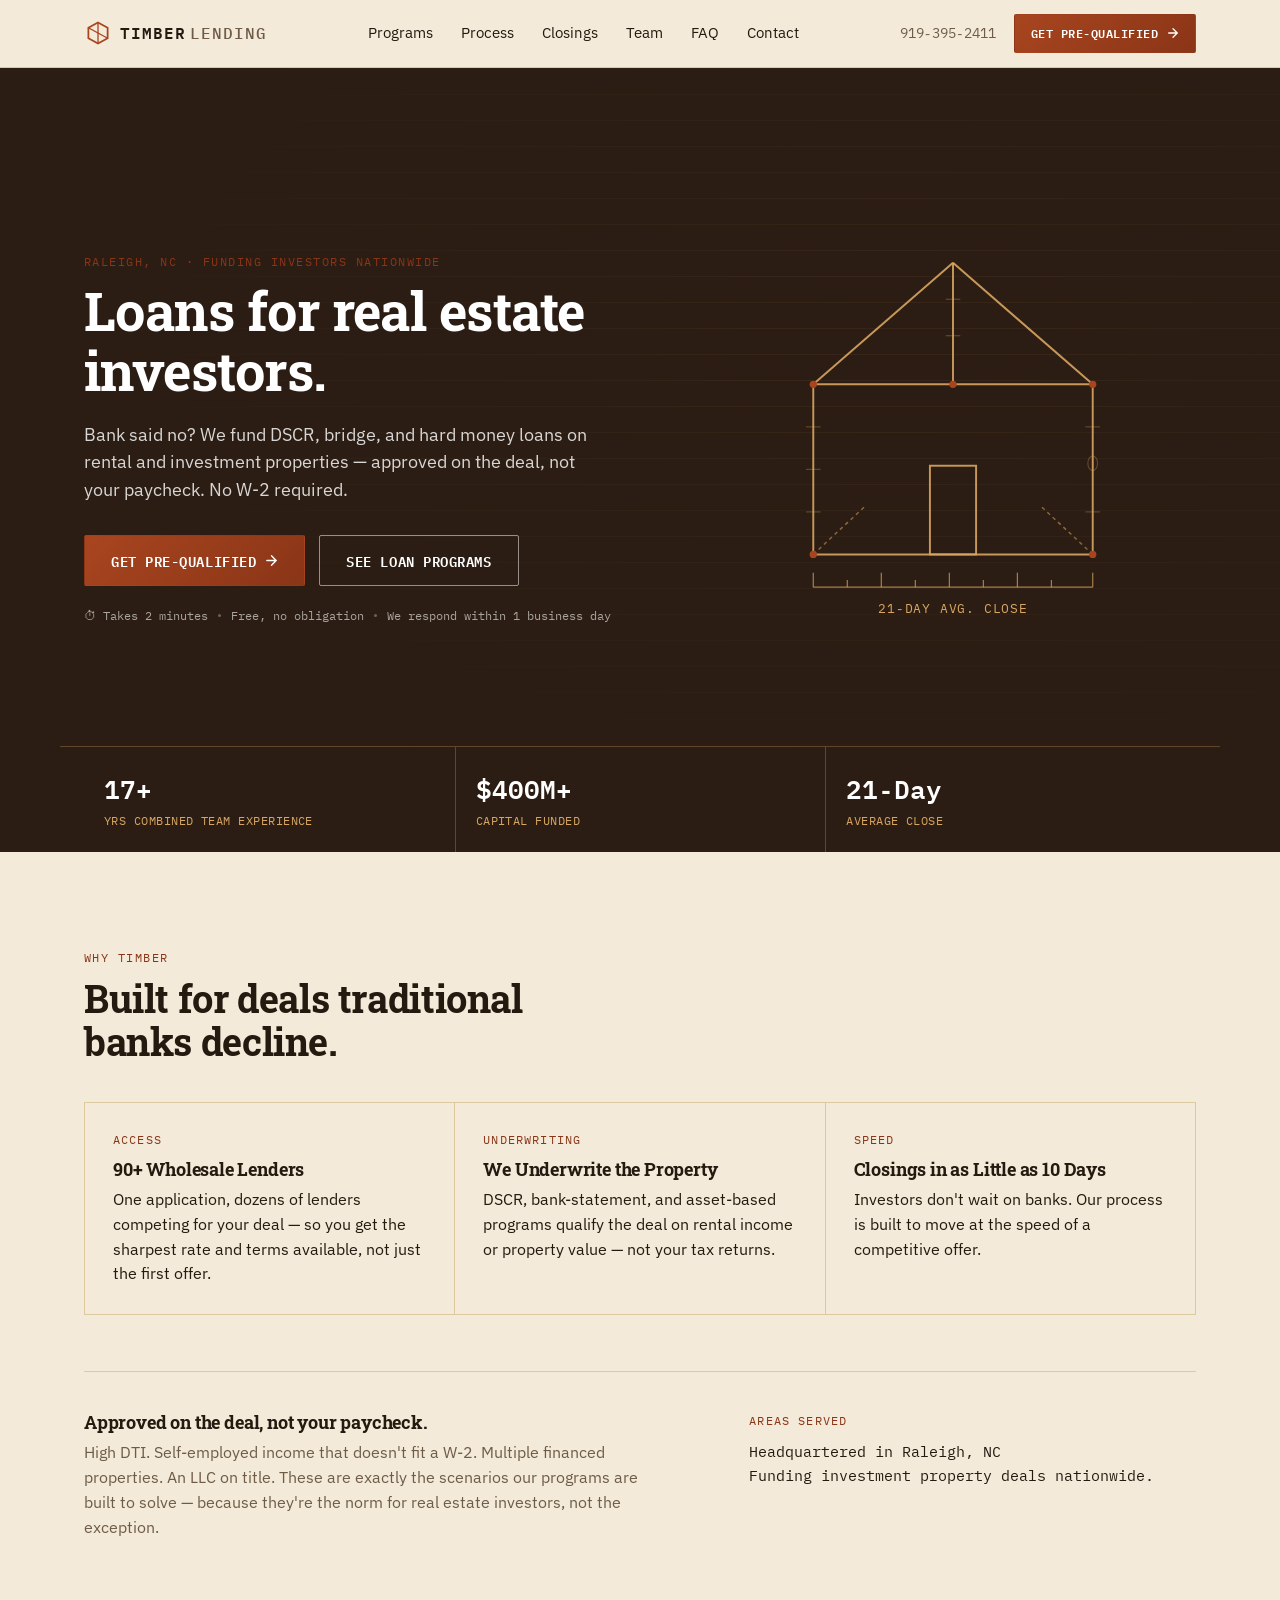
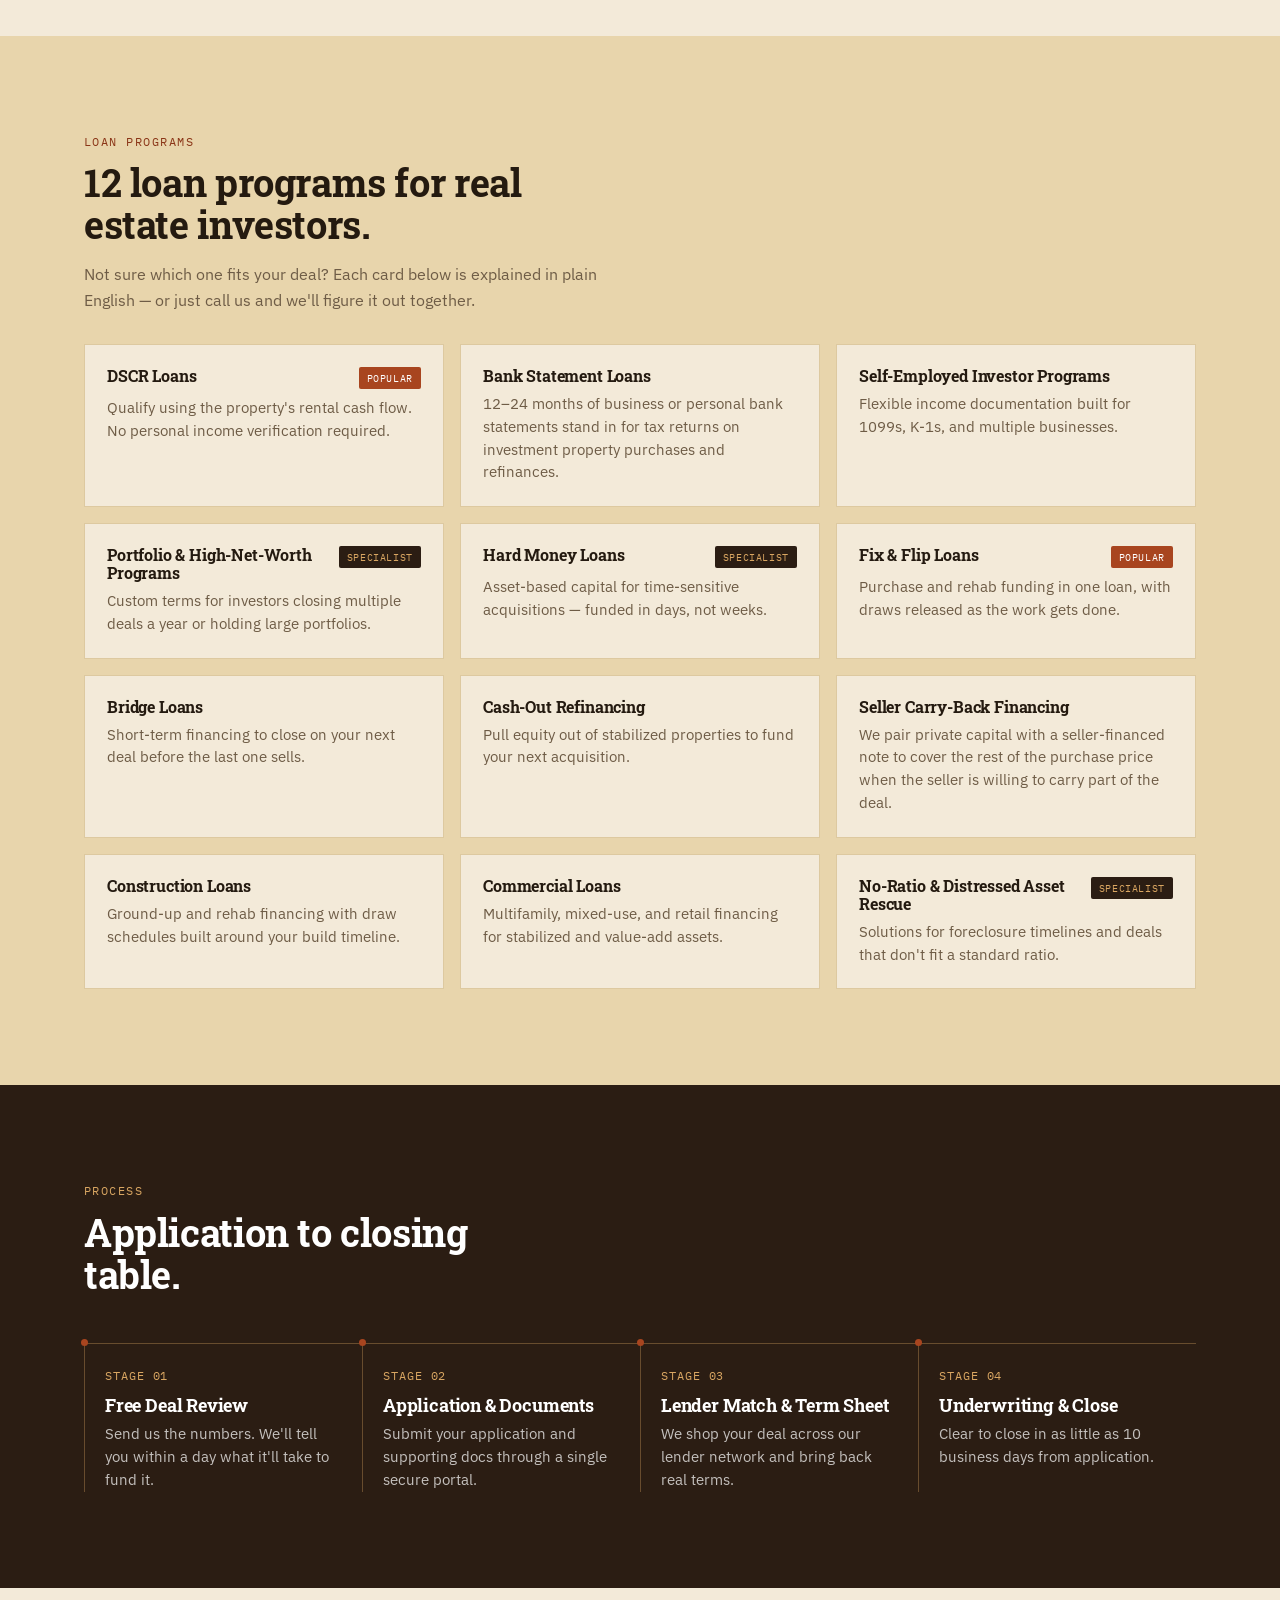
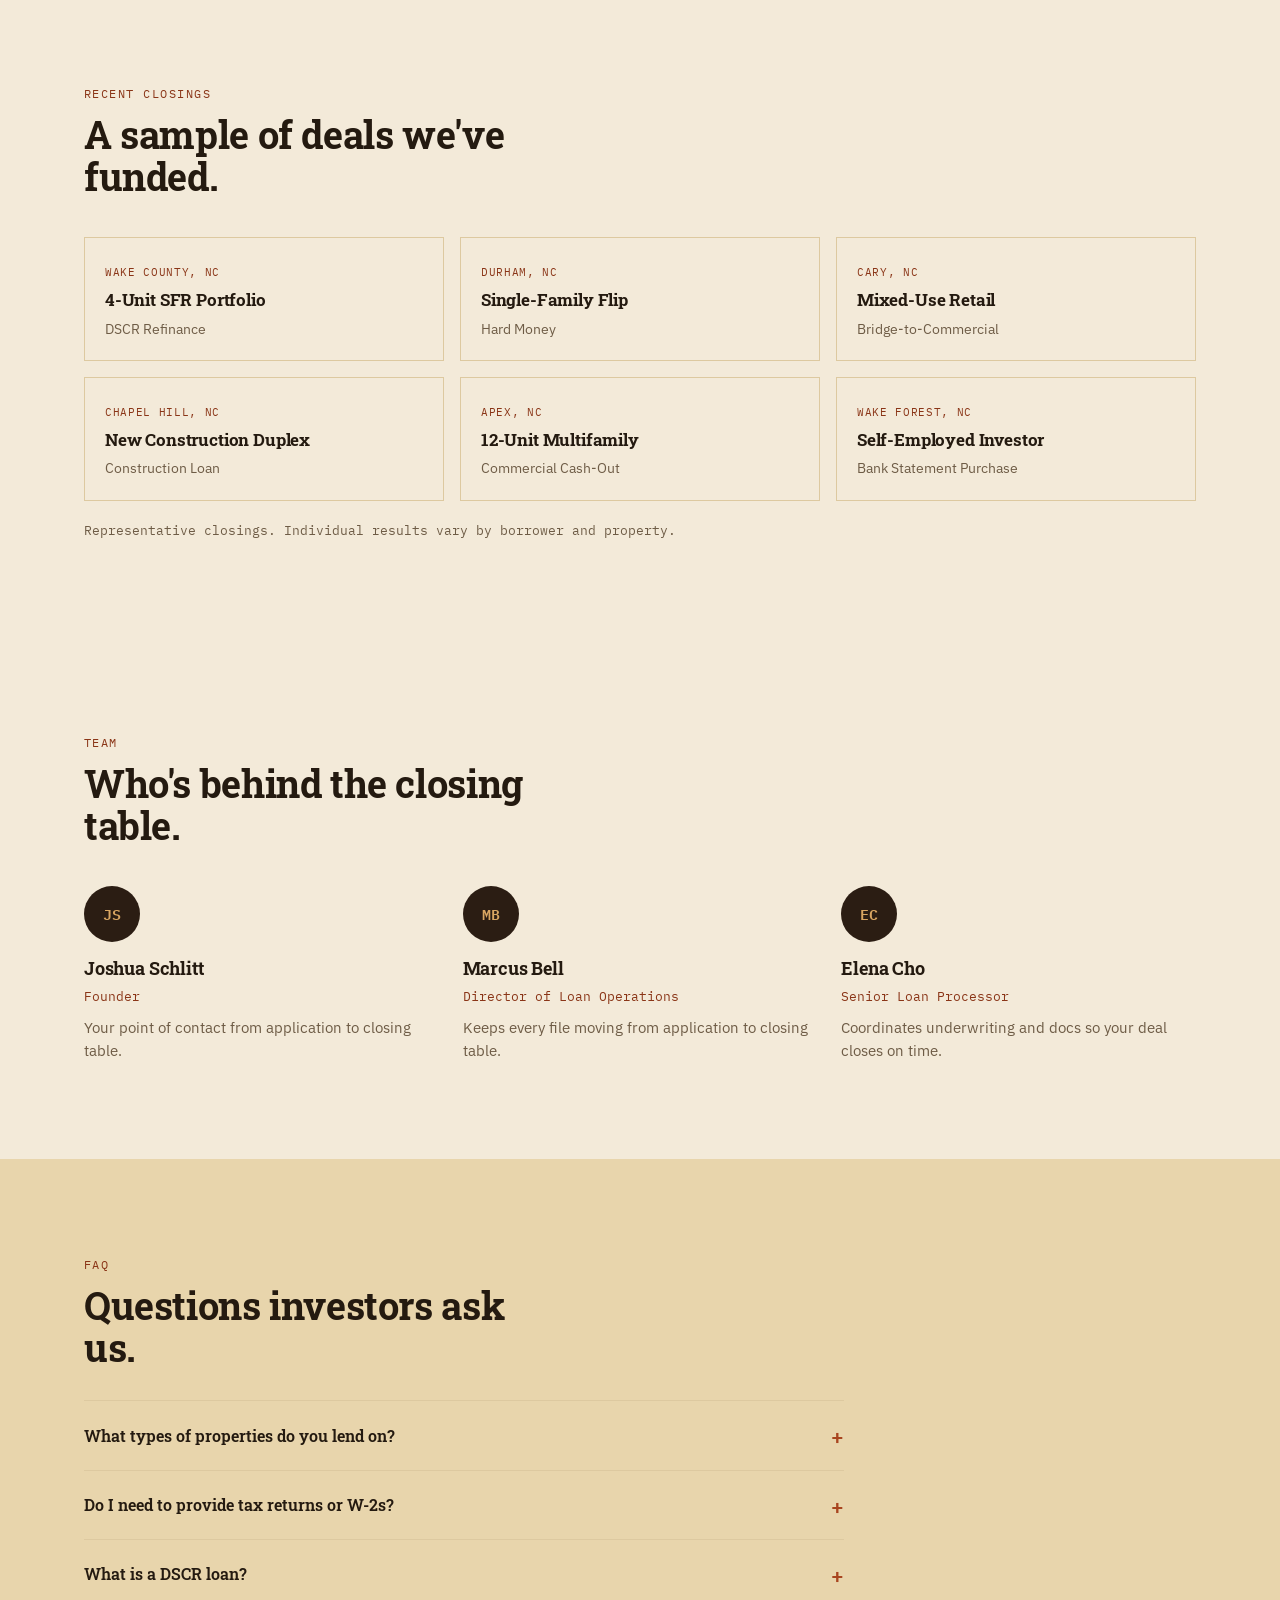
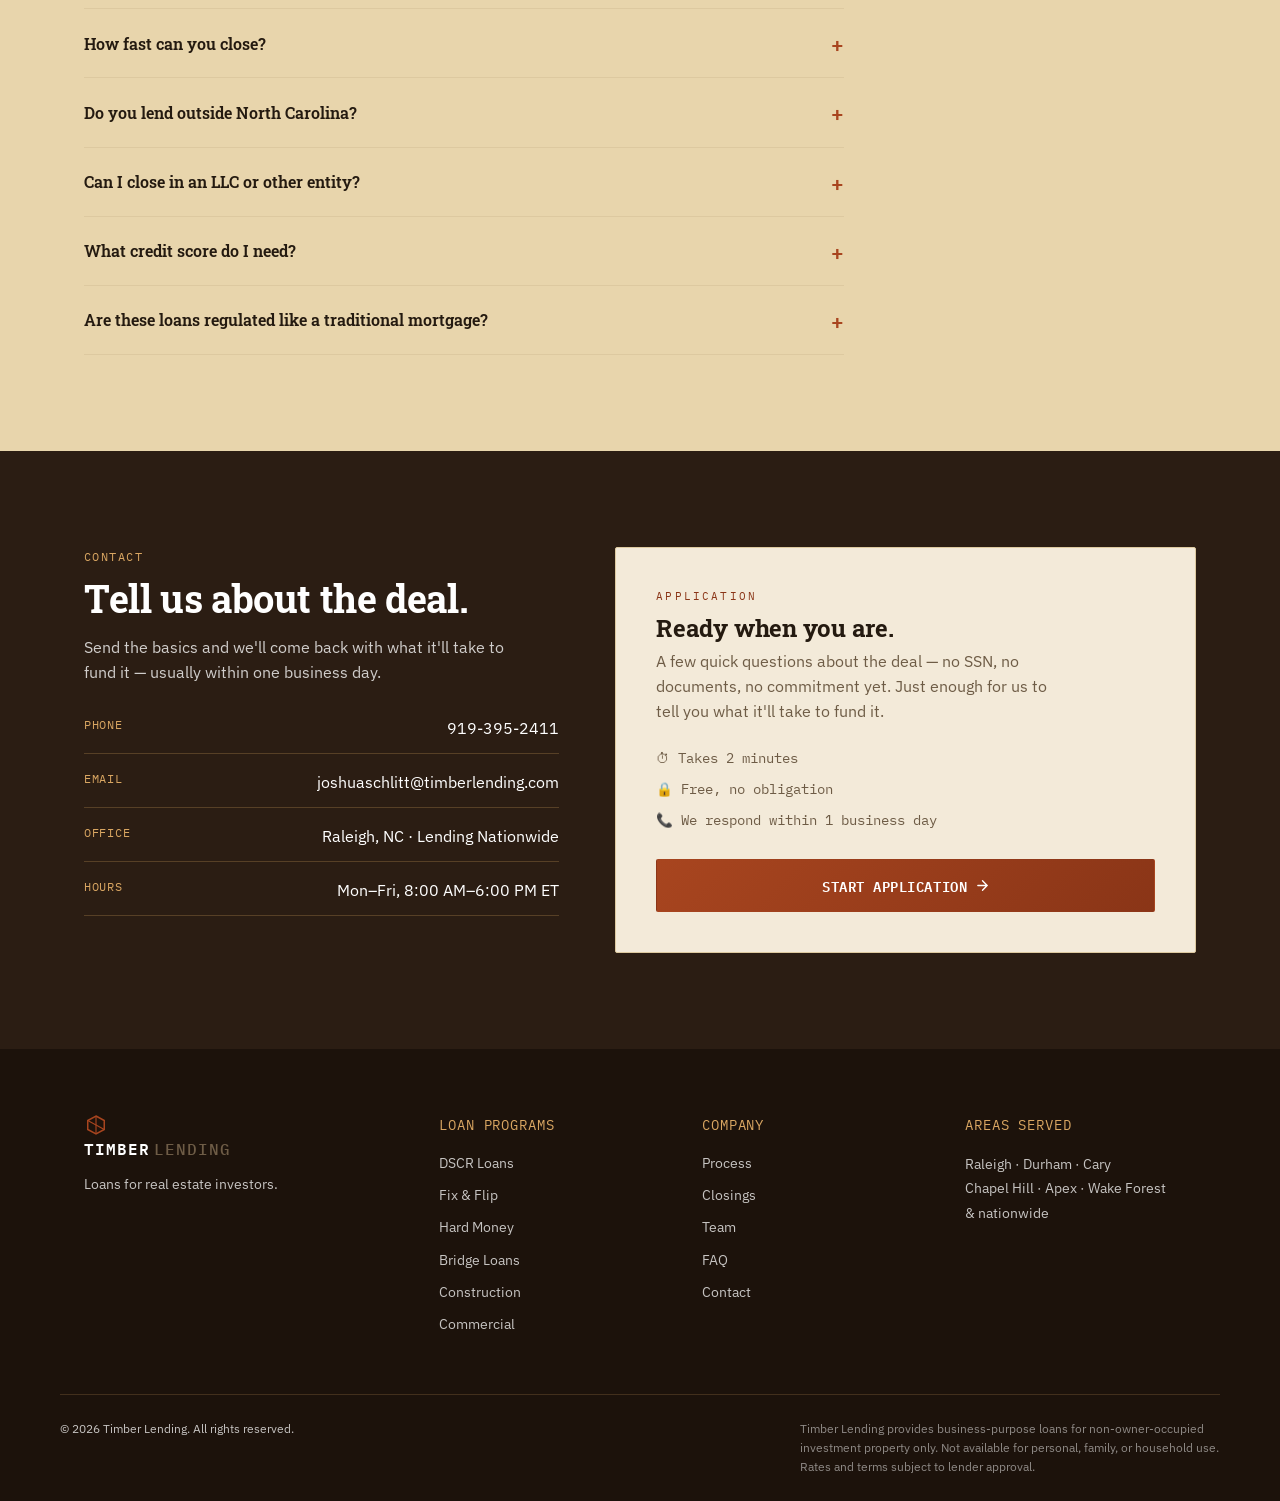
==== index.html @ fc29a615 "Add Contact link to main nav Links straight to the phone/email/office/hours block, separate from the" ====
<!DOCTYPE html>
<html lang="en">
<head>
<meta charset="UTF-8">
<meta name="viewport" content="width=device-width, initial-scale=1.0">
<title>Timber Lending — Real Estate Investor Loans in Raleigh, NC</title>
<meta name="description" content="DSCR, hard money, fix &amp; flip &amp; bridge loans for real estate investors. Approved on the deal, not your paycheck. Raleigh, NC &mdash; funding nationwide.">
<meta name="robots" content="index, follow">
<link rel="canonical" href="https://timberlending.com/">
<meta name="theme-color" content="#2b1d13">
<meta name="geo.region" content="US-NC">
<meta name="geo.placename" content="Raleigh, North Carolina">
<meta name="geo.position" content="35.8536;-78.6427">
<meta name="ICBM" content="35.8536, -78.6427">

<meta property="og:type" content="website">
<meta property="og:site_name" content="Timber Lending">
<meta property="og:locale" content="en_US">
<meta property="og:title" content="Timber Lending — Real Estate Investor Loans in Raleigh, NC">
<meta property="og:description" content="DSCR, hard money, fix & flip, bridge, and construction loans for real estate investors. Approved on the deal, not your paycheck.">
<meta property="og:url" content="https://timberlending.com/">
<meta property="og:image" content="https://timberlending.com/og-image.png">
<meta property="og:image:width" content="1200">
<meta property="og:image:height" content="630">
<meta property="og:image:alt" content="Timber Lending — Loans for real estate investors">
<meta name="twitter:card" content="summary_large_image">
<meta name="twitter:title" content="Timber Lending — Real Estate Investor Loans in Raleigh, NC">
<meta name="twitter:description" content="DSCR, hard money, fix & flip, bridge, and construction loans for real estate investors. Approved on the deal, not your paycheck.">
<meta name="twitter:image" content="https://timberlending.com/og-image.png">

<link rel="icon" type="image/svg+xml" href="favicon.svg">
<link rel="preconnect" href="https://fonts.googleapis.com">
<link rel="preconnect" href="https://fonts.gstatic.com" crossorigin>
<link href="https://fonts.googleapis.com/css2?family=IBM+Plex+Mono:wght@400;500;600&family=IBM+Plex+Sans:wght@400;500;600;700&family=Roboto+Slab:wght@600;700;900&display=swap" rel="stylesheet">
<link rel="stylesheet" href="css/styles.css">
<script type="application/ld+json">
{
  "@context": "https://schema.org",
  "@type": "FinancialService",
  "name": "Timber Lending",
  "description": "Business-purpose loans for real estate investors, including DSCR, hard money, fix and flip, bridge, construction, and commercial financing on investment property.",
  "url": "https://timberlending.com/",
  "telephone": "+1-919-395-2411",
  "email": "joshuaschlitt@timberlending.com",
  "address": {
    "@type": "PostalAddress",
    "addressLocality": "Raleigh",
    "addressRegion": "NC",
    "addressCountry": "US"
  },
  "areaServed": [
    { "@type": "City", "name": "Raleigh, NC" },
    { "@type": "City", "name": "Durham, NC" },
    { "@type": "City", "name": "Cary, NC" },
    { "@type": "City", "name": "Chapel Hill, NC" },
    { "@type": "City", "name": "Apex, NC" },
    { "@type": "City", "name": "Wake Forest, NC" },
    { "@type": "Country", "name": "United States" }
  ],
  "founder": {
    "@type": "Person",
    "name": "Joshua Schlitt"
  },
  "openingHoursSpecification": {
    "@type": "OpeningHoursSpecification",
    "dayOfWeek": ["Monday", "Tuesday", "Wednesday", "Thursday", "Friday"],
    "opens": "08:00",
    "closes": "18:00"
  }
}
</script>
<script type="application/ld+json">
{
  "@context": "https://schema.org",
  "@type": "FAQPage",
  "mainEntity": [
    {
      "@type": "Question",
      "name": "What types of properties do you lend on?",
      "acceptedAnswer": { "@type": "Answer", "text": "Non-owner-occupied investment property only — single-family rentals, small multifamily, mixed-use, and commercial. We do not offer owner-occupied residential mortgages." }
    },
    {
      "@type": "Question",
      "name": "Do I need to provide tax returns or W-2s?",
      "acceptedAnswer": { "@type": "Answer", "text": "Usually not. Most of our programs qualify the deal using rental cash flow (DSCR), bank statements, or the asset itself — not your personal income documentation." }
    },
    {
      "@type": "Question",
      "name": "What is a DSCR loan?",
      "acceptedAnswer": { "@type": "Answer", "text": "A DSCR loan qualifies you based on the property's rental income relative to its debt payments, rather than your personal income. If the property cash-flows, you qualify." }
    },
    {
      "@type": "Question",
      "name": "How fast can you close?",
      "acceptedAnswer": { "@type": "Answer", "text": "As fast as 10 business days on straightforward deals, with an average close of 21 days across all programs." }
    },
    {
      "@type": "Question",
      "name": "Do you lend outside North Carolina?",
      "acceptedAnswer": { "@type": "Answer", "text": "Yes. We're headquartered in Raleigh but fund investment property deals nationwide." }
    },
    {
      "@type": "Question",
      "name": "Can I close in an LLC or other entity?",
      "acceptedAnswer": { "@type": "Answer", "text": "Yes — most of our investors vest title in an LLC, corporation, or trust. Entity vesting is standard for business-purpose lending." }
    },
    {
      "@type": "Question",
      "name": "What credit score do I need?",
      "acceptedAnswer": { "@type": "Answer", "text": "It varies by program. DSCR and bank-statement loans typically start in the 660s; hard money and bridge loans weigh the deal and exit strategy more heavily than credit alone." }
    },
    {
      "@type": "Question",
      "name": "Are these loans regulated like a traditional mortgage?",
      "acceptedAnswer": { "@type": "Answer", "text": "No. These are business-purpose loans for investment property, not consumer mortgages, so they fall outside typical NMLS licensing requirements that apply to owner-occupied home loans." }
    }
  ]
}
</script>
<script type="application/ld+json">
{
  "@context": "https://schema.org",
  "@type": "BreadcrumbList",
  "itemListElement": [
    { "@type": "ListItem", "position": 1, "name": "Home", "item": "https://timberlending.com/" }
  ]
}
</script>
</head>
<body>

<a class="skip-link" href="#main">Skip to content</a>

<header class="site-header">
  <div class="container header-inner">
    <a href="#top" class="logo">
      <span class="logo-mark" aria-hidden="true">
        <svg viewBox="0 0 32 32" width="28" height="28">
          <polygon points="16,4 27,10 27,22 16,28 5,22 5,10" fill="none" stroke="currentColor" stroke-width="2"/>
          <line x1="16" y1="4" x2="16" y2="28" stroke="currentColor" stroke-width="1.5"/>
          <line x1="5" y1="10" x2="27" y2="22" stroke="currentColor" stroke-width="1.5"/>
        </svg>
      </span>
      <span class="logo-text">TIMBER<span class="logo-sub">LENDING</span></span>
    </a>

    <nav class="site-nav" id="site-nav">
      <a href="#programs">Programs</a>
      <a href="#process">Process</a>
      <a href="#closings">Closings</a>
      <a href="#team">Team</a>
      <a href="#faq">FAQ</a>
      <a href="#contact">Contact</a>
    </nav>

    <div class="header-actions">
      <a href="tel:9193952411" class="header-phone">919&#8209;395&#8209;2411</a>
      <a href="#contact" class="btn btn-primary btn-sm btn-apply js-apply-trigger"><span class="btn-full">Get Pre-Qualified</span><span class="btn-short">Apply</span><svg viewBox="0 0 14 14" fill="none" width="12" height="12" class="btn-arrow" aria-hidden="true"><path d="M2 7h10M7 2l5 5-5 5" stroke="currentColor" stroke-width="1.5" stroke-linecap="round"/></svg></a>
      <button class="nav-toggle" id="nav-toggle" aria-expanded="false" aria-controls="site-nav" aria-label="Toggle navigation menu">
        <span></span><span></span><span></span>
      </button>
    </div>
  </div>
</header>

<main id="main">

  <!-- HERO -->
  <section class="hero" id="top">
    <div class="hero-grid-bg" aria-hidden="true"></div>
    <div class="container hero-inner">
      <div class="hero-copy">
        <p class="eyebrow">Raleigh, NC &middot; Funding Investors Nationwide</p>
        <h1>Loans for real&nbsp;estate investors.</h1>
        <p class="hero-lede">Bank said no? We fund DSCR, bridge, and hard money loans on rental and investment properties — approved on the deal, not your paycheck. No W-2 required.</p>
        <div class="hero-actions">
          <a href="#contact" class="btn btn-primary btn-apply js-apply-trigger">Get Pre-Qualified<svg viewBox="0 0 14 14" fill="none" width="13" height="13" class="btn-arrow" aria-hidden="true"><path d="M2 7h10M7 2l5 5-5 5" stroke="currentColor" stroke-width="1.5" stroke-linecap="round"/></svg></a>
          <a href="#programs" class="btn btn-secondary">See Loan Programs</a>
        </div>
        <p class="hero-trust">
          <span>⏱ Takes 2 minutes</span>
          <span class="trust-dot" aria-hidden="true"></span>
          <span>Free, no obligation</span>
          <span class="trust-dot" aria-hidden="true"></span>
          <span>We respond within 1 business day</span>
        </p>
      </div>

      <div class="hero-figure" aria-hidden="true">
        <svg viewBox="0 0 400 400" class="frame-svg">
          <!-- roof -->
          <line x1="200" y1="55" x2="85" y2="155" class="beam-line"/>
          <line x1="200" y1="55" x2="315" y2="155" class="beam-line"/>
          <!-- top plate -->
          <line x1="85" y1="155" x2="315" y2="155" class="beam-line"/>
          <!-- king post -->
          <line x1="200" y1="55" x2="200" y2="155" class="beam-line"/>
          <!-- corner posts -->
          <line x1="85" y1="155" x2="85" y2="295" class="beam-line"/>
          <line x1="315" y1="155" x2="315" y2="295" class="beam-line"/>
          <!-- sill -->
          <line x1="85" y1="295" x2="315" y2="295" class="beam-line"/>
          <!-- knee braces -->
          <line x1="85" y1="295" x2="128" y2="255" class="mortise-line"/>
          <line x1="315" y1="295" x2="272" y2="255" class="mortise-line"/>
          <!-- door frame -->
          <rect x="181" y="222" width="38" height="73" class="beam-line"/>
          <!-- grain texture -->
          <line x1="79" y1="190" x2="91" y2="190" class="grain-tex"/>
          <line x1="79" y1="225" x2="91" y2="225" class="grain-tex"/>
          <line x1="79" y1="260" x2="91" y2="260" class="grain-tex"/>
          <line x1="309" y1="190" x2="321" y2="190" class="grain-tex"/>
          <ellipse cx="315" cy="220" rx="4" ry="6" class="grain-tex"/>
          <line x1="309" y1="260" x2="321" y2="260" class="grain-tex"/>
          <line x1="194" y1="85" x2="206" y2="85" class="grain-tex"/>
          <line x1="194" y1="115" x2="206" y2="115" class="grain-tex"/>
          <!-- pegged joints -->
          <circle cx="85" cy="155" r="3" class="peg-dot"/>
          <circle cx="315" cy="155" r="3" class="peg-dot"/>
          <circle cx="200" cy="155" r="3" class="peg-dot"/>
          <circle cx="85" cy="295" r="3" class="peg-dot"/>
          <circle cx="315" cy="295" r="3" class="peg-dot"/>
          <line x1="85" y1="322" x2="315" y2="322" class="tape-line"/>
          <line x1="85" y1="310" x2="85" y2="322" class="tape-tick"/>
          <line x1="113" y1="316" x2="113" y2="322" class="tape-tick"/>
          <line x1="141" y1="310" x2="141" y2="322" class="tape-tick"/>
          <line x1="169" y1="316" x2="169" y2="322" class="tape-tick"/>
          <line x1="197" y1="310" x2="197" y2="322" class="tape-tick"/>
          <line x1="225" y1="316" x2="225" y2="322" class="tape-tick"/>
          <line x1="253" y1="310" x2="253" y2="322" class="tape-tick"/>
          <line x1="281" y1="316" x2="281" y2="322" class="tape-tick"/>
          <line x1="315" y1="310" x2="315" y2="322" class="tape-tick"/>
          <text x="200" y="343" text-anchor="middle" class="frame-label">21&#8209;DAY AVG. CLOSE</text>
        </svg>
      </div>
    </div>

    <div class="dim-bar container">
      <div class="dim-stat">
        <span class="dim-num">17+</span>
        <span class="dim-label">Yrs Combined Team Experience</span>
      </div>
      <div class="dim-stat">
        <span class="dim-num">$400M+</span>
        <span class="dim-label">Capital Funded</span>
      </div>
      <div class="dim-stat">
        <span class="dim-num">21&#8209;Day</span>
        <span class="dim-label">Average Close</span>
      </div>
    </div>
  </section>

  <!-- WHY -->
  <section class="section why" id="why">
    <div class="container">
      <p class="eyebrow">Why Timber</p>
      <h2>Built for deals traditional banks decline.</h2>
      <div class="why-grid">
        <div class="spec-card">
          <p class="spec-tag">Access</p>
          <h3>90+ Wholesale Lenders</h3>
          <p>One application, dozens of lenders competing for your deal — so you get the sharpest rate and terms available, not just the first offer.</p>
        </div>
        <div class="spec-card">
          <p class="spec-tag">Underwriting</p>
          <h3>We Underwrite the Property</h3>
          <p>DSCR, bank-statement, and asset-based programs qualify the deal on rental income or property value — not your tax returns.</p>
        </div>
        <div class="spec-card">
          <p class="spec-tag">Speed</p>
          <h3>Closings in as Little as 10 Days</h3>
          <p>Investors don't wait on banks. Our process is built to move at the speed of a competitive offer.</p>
        </div>
      </div>

      <div class="approach">
        <div class="approach-copy">
          <h3>Approved on the deal, not your paycheck.</h3>
          <p>High DTI. Self-employed income that doesn't fit a W-2. Multiple financed properties. An LLC on title. These are exactly the scenarios our programs are built to solve — because they're the norm for real estate investors, not the exception.</p>
        </div>
        <div class="approach-meta">
          <p class="spec-tag">Areas Served</p>
          <p class="approach-location">Headquartered in Raleigh, NC<br>Funding investment property deals nationwide.</p>
        </div>
      </div>
    </div>
  </section>

  <!-- LOAN PROGRAMS -->
  <section class="section programs" id="programs">
    <div class="container">
      <p class="eyebrow">Loan Programs</p>
      <h2>12 loan programs for real estate investors.</h2>
      <p class="programs-intro">Not sure which one fits your deal? Each card below is explained in plain English — or just call us and we'll figure it out together.</p>
      <div class="programs-grid">

        <article class="program-card">
          <div class="program-head"><h3>DSCR Loans</h3><span class="badge badge-popular">Popular</span></div>
          <p>Qualify using the property's rental cash flow. No personal income verification required.</p>
        </article>

        <article class="program-card">
          <div class="program-head"><h3>Bank Statement Loans</h3></div>
          <p>12–24 months of business or personal bank statements stand in for tax returns on investment property purchases and refinances.</p>
        </article>

        <article class="program-card">
          <div class="program-head"><h3>Self-Employed Investor Programs</h3></div>
          <p>Flexible income documentation built for 1099s, K-1s, and multiple businesses.</p>
        </article>

        <article class="program-card">
          <div class="program-head"><h3>Portfolio &amp; High-Net-Worth Programs</h3><span class="badge badge-specialist">Specialist</span></div>
          <p>Custom terms for investors closing multiple deals a year or holding large portfolios.</p>
        </article>

        <article class="program-card">
          <div class="program-head"><h3>Hard Money Loans</h3><span class="badge badge-specialist">Specialist</span></div>
          <p>Asset-based capital for time-sensitive acquisitions — funded in days, not weeks.</p>
        </article>

        <article class="program-card">
          <div class="program-head"><h3>Fix &amp; Flip Loans</h3><span class="badge badge-popular">Popular</span></div>
          <p>Purchase and rehab funding in one loan, with draws released as the work gets done.</p>
        </article>

        <article class="program-card">
          <div class="program-head"><h3>Bridge Loans</h3></div>
          <p>Short-term financing to close on your next deal before the last one sells.</p>
        </article>

        <article class="program-card">
          <div class="program-head"><h3>Cash-Out Refinancing</h3></div>
          <p>Pull equity out of stabilized properties to fund your next acquisition.</p>
        </article>

        <article class="program-card">
          <div class="program-head"><h3>Seller Carry-Back Financing</h3></div>
          <p>We pair private capital with a seller-financed note to cover the rest of the purchase price when the seller is willing to carry part of the deal.</p>
        </article>

        <article class="program-card">
          <div class="program-head"><h3>Construction Loans</h3></div>
          <p>Ground-up and rehab financing with draw schedules built around your build timeline.</p>
        </article>

        <article class="program-card">
          <div class="program-head"><h3>Commercial Loans</h3></div>
          <p>Multifamily, mixed-use, and retail financing for stabilized and value-add assets.</p>
        </article>

        <article class="program-card">
          <div class="program-head"><h3>No-Ratio &amp; Distressed Asset Rescue</h3><span class="badge badge-specialist">Specialist</span></div>
          <p>Solutions for foreclosure timelines and deals that don't fit a standard ratio.</p>
        </article>

      </div>
    </div>
  </section>

  <!-- PROCESS -->
  <section class="section process" id="process">
    <div class="container">
      <p class="eyebrow eyebrow-light">Process</p>
      <h2 class="light">Application to closing table.</h2>

      <ol class="timeline">
        <li class="timeline-stop">
          <span class="timeline-stage">Stage 01</span>
          <h3>Free Deal Review</h3>
          <p>Send us the numbers. We'll tell you within a day what it'll take to fund it.</p>
        </li>
        <li class="timeline-stop">
          <span class="timeline-stage">Stage 02</span>
          <h3>Application &amp; Documents</h3>
          <p>Submit your application and supporting docs through a single secure portal.</p>
        </li>
        <li class="timeline-stop">
          <span class="timeline-stage">Stage 03</span>
          <h3>Lender Match &amp; Term Sheet</h3>
          <p>We shop your deal across our lender network and bring back real terms.</p>
        </li>
        <li class="timeline-stop">
          <span class="timeline-stage">Stage 04</span>
          <h3>Underwriting &amp; Close</h3>
          <p>Clear to close in as little as 10 business days from application.</p>
        </li>
      </ol>
    </div>
  </section>

  <!-- RECENT CLOSINGS -->
  <section class="section closings" id="closings">
    <div class="container">
      <p class="eyebrow">Recent Closings</p>
      <h2>A sample of deals we've funded.</h2>
      <!-- Placeholder illustrative examples — replace with real, verifiable closed-deal data before launch. -->
      <div class="closings-grid">
        <div class="closing-card"><span class="closing-loc">Wake County, NC</span><h3>4-Unit SFR Portfolio</h3><p class="closing-type">DSCR Refinance</p></div>
        <div class="closing-card"><span class="closing-loc">Durham, NC</span><h3>Single-Family Flip</h3><p class="closing-type">Hard Money</p></div>
        <div class="closing-card"><span class="closing-loc">Cary, NC</span><h3>Mixed-Use Retail</h3><p class="closing-type">Bridge-to-Commercial</p></div>
        <div class="closing-card"><span class="closing-loc">Chapel Hill, NC</span><h3>New Construction Duplex</h3><p class="closing-type">Construction Loan</p></div>
        <div class="closing-card"><span class="closing-loc">Apex, NC</span><h3>12-Unit Multifamily</h3><p class="closing-type">Commercial Cash-Out</p></div>
        <div class="closing-card"><span class="closing-loc">Wake Forest, NC</span><h3>Self-Employed Investor</h3><p class="closing-type">Bank Statement Purchase</p></div>
      </div>
      <p class="closings-note">Representative closings. Individual results vary by borrower and property.</p>
    </div>
  </section>

  <!-- TEAM -->
  <section class="section team" id="team">
    <div class="container">
      <p class="eyebrow">Team</p>
      <h2>Who's behind the closing table.</h2>
      <div class="team-grid">
        <div class="team-card">
          <div class="team-badge" aria-hidden="true">JS</div>
          <h3>Joshua Schlitt</h3>
          <p class="team-title">Founder</p>
          <p>Your point of contact from application to closing table.</p>
        </div>
        <div class="team-card">
          <div class="team-badge" aria-hidden="true">MB</div>
          <h3>Marcus Bell</h3>
          <p class="team-title">Director of Loan Operations</p>
          <p>Keeps every file moving from application to closing table.</p>
        </div>
        <div class="team-card">
          <div class="team-badge" aria-hidden="true">EC</div>
          <h3>Elena Cho</h3>
          <p class="team-title">Senior Loan Processor</p>
          <p>Coordinates underwriting and docs so your deal closes on time.</p>
        </div>
      </div>
    </div>
  </section>

  <!-- FAQ -->
  <section class="section faq" id="faq">
    <div class="container">
      <p class="eyebrow">FAQ</p>
      <h2>Questions investors ask us.</h2>
      <div class="faq-list">
        <details class="faq-item">
          <summary>What types of properties do you lend on?</summary>
          <p>Non-owner-occupied investment property only — single-family rentals, small multifamily, mixed-use, and commercial. We do not offer owner-occupied residential mortgages.</p>
        </details>
        <details class="faq-item">
          <summary>Do I need to provide tax returns or W-2s?</summary>
          <p>Usually not. Most of our programs qualify the deal using rental cash flow (DSCR), bank statements, or the asset itself — not your personal income documentation.</p>
        </details>
        <details class="faq-item">
          <summary>What is a DSCR loan?</summary>
          <p>A DSCR loan qualifies you based on the property's rental income relative to its debt payments, rather than your personal income. If the property cash-flows, you qualify.</p>
        </details>
        <details class="faq-item">
          <summary>How fast can you close?</summary>
          <p>As fast as 10 business days on straightforward deals, with an average close of 21 days across all programs.</p>
        </details>
        <details class="faq-item">
          <summary>Do you lend outside North Carolina?</summary>
          <p>Yes. We're headquartered in Raleigh but fund investment property deals nationwide.</p>
        </details>
        <details class="faq-item">
          <summary>Can I close in an LLC or other entity?</summary>
          <p>Yes — most of our investors vest title in an LLC, corporation, or trust. Entity vesting is standard for business-purpose lending.</p>
        </details>
        <details class="faq-item">
          <summary>What credit score do I need?</summary>
          <p>It varies by program. DSCR and bank-statement loans typically start in the 660s; hard money and bridge loans weigh the deal and exit strategy more heavily than credit alone.</p>
        </details>
        <details class="faq-item">
          <summary>Are these loans regulated like a traditional mortgage?</summary>
          <p>No. These are business-purpose loans for investment property, not consumer mortgages, so they fall outside typical NMLS licensing requirements that apply to owner-occupied home loans.</p>
        </details>
      </div>
    </div>
  </section>

  <!-- CONTACT -->
  <section class="section contact" id="contact">
    <div class="container contact-inner">
      <div class="contact-info">
        <p class="eyebrow eyebrow-light">Contact</p>
        <h2 class="light">Tell us about the deal.</h2>
        <p class="contact-lede">Send the basics and we'll come back with what it'll take to fund it — usually within one business day.</p>

        <dl class="contact-details">
          <div><dt>Phone</dt><dd><a href="tel:9193952411">919&#8209;395&#8209;2411</a></dd></div>
          <div><dt>Email</dt><dd><a href="mailto:joshuaschlitt@timberlending.com">joshuaschlitt@timberlending.com</a></dd></div>
          <div><dt>Office</dt><dd>Raleigh, NC &middot; Lending Nationwide</dd></div>
          <div><dt>Hours</dt><dd>Mon&ndash;Fri, 8:00 AM&ndash;6:00 PM ET</dd></div>
        </dl>
      </div>

      <div class="contact-cta">
        <p class="cta-eyebrow">Application</p>
        <h3>Ready when you are.</h3>
        <p class="cta-copy">A few quick questions about the deal — no SSN, no documents, no commitment yet. Just enough for us to tell you what it'll take to fund it.</p>
        <ul class="cta-points">
          <li>⏱ Takes 2 minutes</li>
          <li>🔒 Free, no obligation</li>
          <li>📞 We respond within 1 business day</li>
        </ul>
        <button type="button" class="btn btn-primary btn-apply btn-block js-apply-trigger">Start Application<svg viewBox="0 0 14 14" fill="none" width="13" height="13" class="btn-arrow" aria-hidden="true"><path d="M2 7h10M7 2l5 5-5 5" stroke="currentColor" stroke-width="1.5" stroke-linecap="round"/></svg></button>
      </div>
    </div>
  </section>

</main>

<!-- APPLICATION MODAL -->
<div class="modal-overlay" id="applyModalOverlay" role="dialog" aria-modal="true" aria-labelledby="applyModalTitle">
  <div class="modal-box" id="applyModalBox">
    <button type="button" class="modal-close" id="applyModalCloseBtn" aria-label="Close application form">&#x2715;</button>
    <h2 id="applyModalTitle" class="sr-only">Loan Pre-Qualification Application</h2>

    <form class="contact-form" id="contact-form" action="https://api.web3forms.com/submit" method="POST" novalidate>
      <input type="hidden" name="access_key" value="ed79c13b-c08c-4420-9292-2c9199e177c3">
      <input type="hidden" name="subject" value="New application from Timber Lending website">
      <input type="checkbox" name="botcheck" class="honeypot" tabindex="-1" autocomplete="off">
      <input type="hidden" name="form_loaded_at" id="form_loaded_at" value="">

      <div class="wizard-progress" aria-hidden="true"><div class="wizard-progress-fill" id="wizardProgressFill"></div></div>
      <p class="wizard-step-label" id="wizardStepLabel">Step 1 of 4</p>

      <div class="wizard-step active" data-step="1">
        <p class="wizard-step-title">What are you financing?</p>
        <label for="loan_type">Loan Program</label>
        <select id="loan_type" name="loan_type" required>
          <option value="" disabled selected>Select the program that fits your deal</option>
          <option>DSCR Loans</option>
          <option>Bank Statement Loans</option>
          <option>Self-Employed Investor Programs</option>
          <option>Portfolio &amp; High-Net-Worth Programs</option>
          <option>Hard Money Loans</option>
          <option>Fix &amp; Flip Loans</option>
          <option>Bridge Loans</option>
          <option>Cash-Out Refinancing</option>
          <option>Seller Carry-Back Financing</option>
          <option>Construction Loans</option>
          <option>Commercial Loans</option>
          <option>No-Ratio &amp; Distressed Asset Rescue</option>
          <option>Not sure yet</option>
        </select>
        <label for="purpose">Purchase or Refinance</label>
        <select id="purpose" name="purpose" required>
          <option value="" disabled selected>Select one</option>
          <option>Purchase</option>
          <option>Refinance</option>
          <option>Cash-Out Refinance</option>
          <option>Not sure yet</option>
        </select>
      </div>

      <div class="wizard-step" data-step="2">
        <p class="wizard-step-title">Tell us about the property</p>
        <div class="form-row">
          <div>
            <label for="property_state">Property State</label>
            <input type="text" id="property_state" name="property_state" placeholder="e.g. NC" required>
          </div>
          <div>
            <label for="property_type">Property Type</label>
            <select id="property_type" name="property_type" required>
              <option value="" disabled selected>Select one</option>
              <option>Single-Family Rental</option>
              <option>Small Multifamily (2&ndash;4 Units)</option>
              <option>Multifamily (5+ Units)</option>
              <option>Mixed-Use</option>
              <option>Commercial</option>
              <option>Other</option>
            </select>
          </div>
        </div>
        <div class="form-row">
          <div>
            <label for="property_value">Est. Purchase Price / Value</label>
            <input type="text" id="property_value" name="property_value" placeholder="e.g. $450,000" required>
          </div>
          <div>
            <label for="loan_amount">Est. Loan Amount</label>
            <input type="text" id="loan_amount" name="loan_amount" placeholder="e.g. $360,000" required>
          </div>
        </div>
      </div>

      <div class="wizard-step" data-step="3">
        <p class="wizard-step-title">A bit about your situation</p>
        <div class="form-row">
          <div>
            <label for="credit_range">Est. Credit Score</label>
            <select id="credit_range" name="credit_range" required>
              <option value="" disabled selected>Select a range</option>
              <option>760+</option>
              <option>720&ndash;759</option>
              <option>680&ndash;719</option>
              <option>640&ndash;679</option>
              <option>Below 640</option>
              <option>Not sure</option>
            </select>
          </div>
          <div>
            <label for="timeline">Timeline</label>
            <select id="timeline" name="timeline" required>
              <option value="" disabled selected>Select one</option>
              <option>As soon as possible</option>
              <option>1&ndash;3 months</option>
              <option>3&ndash;6 months</option>
              <option>Just exploring options</option>
            </select>
          </div>
        </div>
        <label for="message">Anything else we should know? (optional)</label>
        <textarea id="message" name="message" rows="3" placeholder="Purchase price, timeline, or questions…"></textarea>
      </div>

      <div class="wizard-step" data-step="4">
        <p class="wizard-step-title">Almost done — how do we reach you?</p>
        <label for="name">Full Name</label>
        <input type="text" id="name" name="name" autocomplete="name" required>
        <div class="form-row">
          <div>
            <label for="email">Email</label>
            <input type="email" id="email" name="email" autocomplete="email" required>
          </div>
          <div>
            <label for="phone">Phone</label>
            <input type="tel" id="phone" name="phone" autocomplete="tel" required>
          </div>
        </div>
      </div>

      <div class="wizard-actions">
        <button type="button" class="btn btn-secondary" id="wizardBackBtn" style="display:none;">Back</button>
        <button type="button" class="btn btn-primary btn-apply" id="wizardNextBtn">Continue<svg viewBox="0 0 14 14" fill="none" width="13" height="13" class="btn-arrow" aria-hidden="true"><path d="M2 7h10M7 2l5 5-5 5" stroke="currentColor" stroke-width="1.5" stroke-linecap="round"/></svg></button>
        <button type="submit" class="btn btn-primary btn-apply" id="wizardSubmitBtn" style="display:none;">Submit Application</button>
      </div>
      <p class="form-trust">🔒 Your info goes only to our team — never sold, never shared. No obligation to proceed.</p>
      <p class="form-status" id="form-status" role="status" aria-live="polite"></p>
    </form>
  </div>
</div>

<footer class="site-footer">
  <div class="container footer-grid">
    <div class="footer-col">
      <a href="#top" class="logo footer-logo">
        <span class="logo-mark" aria-hidden="true">
          <svg viewBox="0 0 32 32" width="24" height="24">
            <polygon points="16,4 27,10 27,22 16,28 5,22 5,10" fill="none" stroke="currentColor" stroke-width="2"/>
            <line x1="16" y1="4" x2="16" y2="28" stroke="currentColor" stroke-width="1.5"/>
            <line x1="5" y1="10" x2="27" y2="22" stroke="currentColor" stroke-width="1.5"/>
          </svg>
        </span>
        <span class="logo-text">TIMBER<span class="logo-sub">LENDING</span></span>
      </a>
      <p class="footer-tagline">Loans for real estate investors.</p>
    </div>

    <div class="footer-col">
      <p class="footer-heading">Loan Programs</p>
      <a href="#programs">DSCR Loans</a>
      <a href="#programs">Fix &amp; Flip</a>
      <a href="#programs">Hard Money</a>
      <a href="#programs">Bridge Loans</a>
      <a href="#programs">Construction</a>
      <a href="#programs">Commercial</a>
    </div>

    <div class="footer-col">
      <p class="footer-heading">Company</p>
      <a href="#process">Process</a>
      <a href="#closings">Closings</a>
      <a href="#team">Team</a>
      <a href="#faq">FAQ</a>
      <a href="#contact">Contact</a>
    </div>

    <div class="footer-col">
      <p class="footer-heading">Areas Served</p>
      <p>Raleigh &middot; Durham &middot; Cary<br>Chapel Hill &middot; Apex &middot; Wake Forest<br>&amp; nationwide</p>
    </div>
  </div>

  <div class="container footer-bottom">
    <p>&copy; 2026 Timber Lending. All rights reserved.</p>
    <p class="footer-disclaimer">Timber Lending provides business-purpose loans for non-owner-occupied investment property only. Not available for personal, family, or household use. Rates and terms subject to lender approval.</p>
  </div>
</footer>

<script src="js/main.js"></script>
</body>
</html>
---- css/styles.css ----
/* ---------- Tokens ---------- */
:root {
  --walnut: #2b1d13;
  --walnut-deep: #1c120b;
  --grain-line: #d9a662;
  --pine: #f3ead9;
  --pine-alt: #e8d5ac;
  --ink: #241a10;
  --heartwood: #a8451f;
  --heartwood-dark: #8a3517;
  --bark: #6e5c46;
  --seam: #ddc9a0;

  --font-display: 'Roboto Slab', serif;
  --font-body: 'IBM Plex Sans', sans-serif;
  --font-mono: 'IBM Plex Mono', monospace;

  --max: 1160px;
}

/* ---------- Reset ---------- */
*, *::before, *::after { box-sizing: border-box; }
html { scroll-behavior: smooth; }
@media (prefers-reduced-motion: reduce) {
  html { scroll-behavior: auto; }
  *, *::before, *::after { animation-duration: 0.01ms !important; animation-iteration-count: 1 !important; transition-duration: 0.01ms !important; scroll-behavior: auto !important; }
}
body { margin: 0; }
img, svg { display: block; max-width: 100%; }
a { color: inherit; }
ul, ol { list-style: none; margin: 0; padding: 0; }
h1, h2, h3, p, dl, dd { margin: 0; }
button, input, select, textarea { font: inherit; color: inherit; }

body {
  background: var(--pine);
  color: var(--ink);
  font-family: var(--font-body);
  font-size: 16px;
  line-height: 1.55;
  -webkit-font-smoothing: antialiased;
}

.container {
  max-width: var(--max);
  margin: 0 auto;
  padding: 0 24px;
}
@media (max-width: 480px) { .container { padding: 0 16px; } }

.skip-link {
  position: absolute;
  left: -999px;
  top: 0;
  background: var(--heartwood);
  color: #fff;
  padding: 10px 16px;
  z-index: 100;
}
.skip-link:focus { left: 12px; top: 12px; }

:focus-visible {
  outline: 2px solid var(--heartwood);
  outline-offset: 2px;
}

h1, h2, h3 {
  font-family: var(--font-display);
  font-weight: 700;
  letter-spacing: -0.01em;
  line-height: 1.1;
}
h2 { font-size: clamp(1.7rem, 3vw, 2.4rem); margin-bottom: 16px; max-width: 20ch; }
h3 { font-size: 1.15rem; margin-bottom: 8px; }
.light { color: #fff; }

.eyebrow {
  font-family: var(--font-mono);
  font-size: 0.78rem;
  letter-spacing: 0.12em;
  text-transform: uppercase;
  color: var(--heartwood-dark);
  margin: 0 0 10px;
}
.eyebrow-light { color: var(--grain-line); }

.section { padding: 96px 0; }
@media (max-width: 640px) { .section { padding: 64px 0; } }

/* ---------- Buttons ---------- */
.btn {
  display: inline-flex;
  align-items: center;
  justify-content: center;
  gap: 9px;
  font-family: var(--font-mono);
  font-size: 0.85rem;
  font-weight: 600;
  letter-spacing: 0.04em;
  text-transform: uppercase;
  text-decoration: none;
  padding: 14px 26px;
  border-radius: 2px;
  border: 1px solid transparent;
  cursor: pointer;
  transition: transform 0.15s ease, background 0.15s ease, color 0.15s ease, border-color 0.15s ease, box-shadow 0.15s ease;
}
.btn:hover { transform: translateY(-1px); }
.btn-arrow { flex-shrink: 0; transition: transform 0.2s ease; }
.btn:hover .btn-arrow { transform: translateX(3px); }
.btn-primary { background: linear-gradient(135deg, var(--heartwood), var(--heartwood-dark)); color: #fff; }
.btn-primary:hover { background: linear-gradient(135deg, #b74f24, var(--heartwood)); box-shadow: 0 6px 18px rgba(168,69,31,0.35); }
.btn-secondary { background: transparent; color: var(--ink); border-color: var(--ink); }
.hero .btn-secondary, .contact .btn-secondary { color: #fff; border-color: rgba(255,255,255,0.5); }
.btn-secondary:hover { background: rgba(0,0,0,0.06); }
.hero .btn-secondary:hover { background: rgba(255,255,255,0.1); }
.btn-sm { padding: 9px 16px; font-size: 0.75rem; white-space: nowrap; }
.btn-apply { position: relative; box-shadow: 0 0 0 0 rgba(217,166,98,0.6); animation: applyPulse 2.2s ease-in-out infinite; }
.btn-apply:hover, .btn-apply:focus-visible { animation-play-state: paused; }
@keyframes applyPulse {
  0%   { box-shadow: 0 0 0 0 rgba(217,166,98,0.55); }
  60%  { box-shadow: 0 0 0 16px rgba(217,166,98,0); }
  100% { box-shadow: 0 0 0 0 rgba(217,166,98,0); }
}
.btn-block { width: 100%; padding: 15px; }
.btn-short { display: none; }
@media (max-width: 400px) {
  .btn-full { display: none; }
  .btn-short { display: inline; }
  .header-actions .btn-sm { padding: 9px 12px; }
}

/* ---------- Header ---------- */
.site-header {
  position: sticky;
  top: 0;
  z-index: 50;
  background: rgba(243,234,217,0.92);
  backdrop-filter: blur(6px);
  border-bottom: 1px solid var(--seam);
}
.header-inner {
  display: flex;
  align-items: center;
  justify-content: space-between;
  gap: 24px;
  padding-top: 14px;
  padding-bottom: 14px;
}
.logo {
  display: flex;
  align-items: center;
  gap: 8px;
  text-decoration: none;
  color: var(--ink);
}
.logo-mark { color: var(--heartwood); display: flex; }
.logo-text {
  font-family: var(--font-mono);
  font-weight: 600;
  letter-spacing: 0.06em;
  font-size: 1rem;
}
.logo-sub { color: var(--bark); font-weight: 500; margin-left: 4px; }
.site-nav { display: flex; gap: 28px; font-size: 0.92rem; }
.site-nav a { text-decoration: none; position: relative; }
.site-nav a:hover { color: var(--heartwood-dark); }
.header-actions { display: flex; align-items: center; gap: 18px; }
.header-phone {
  font-family: var(--font-mono);
  font-size: 0.85rem;
  text-decoration: none;
  color: var(--bark);
  display: none;
}
@media (min-width: 900px) { .header-phone { display: inline; } }

.nav-toggle {
  display: none;
  flex-direction: column;
  justify-content: center;
  gap: 5px;
  width: 32px;
  height: 32px;
  background: none;
  border: none;
  cursor: pointer;
}
.nav-toggle span { display: block; height: 2px; background: var(--ink); border-radius: 1px; }

@media (max-width: 860px) {
  .site-nav {
    position: absolute;
    top: 100%;
    left: 0;
    right: 0;
    background: var(--pine);
    border-bottom: 1px solid var(--seam);
    flex-direction: column;
    gap: 0;
    padding: 8px 0;
    display: none;
  }
  .site-nav.open { display: flex; }
  .site-nav a { padding: 12px 24px; border-top: 1px solid var(--seam); }
  .nav-toggle { display: flex; }
}

/* ---------- Hero ---------- */
.hero {
  position: relative;
  background: var(--walnut);
  color: #fff;
  overflow: hidden;
  padding-top: 72px;
}
.hero-grid-bg {
  position: absolute;
  inset: 0;
  background-image: repeating-linear-gradient(
    180deg,
    rgba(217,166,98,0.07) 0px,
    rgba(217,166,98,0.07) 1px,
    transparent 1px,
    transparent 26px
  );
  mask-image: radial-gradient(ellipse at 70% 35%, black 5%, transparent 70%);
}
.hero-inner {
  position: relative;
  display: grid;
  grid-template-columns: 1.1fr 0.9fr;
  gap: 32px;
  align-items: center;
  padding-top: 56px;
  padding-bottom: 64px;
}
@media (max-width: 900px) {
  .hero-inner { grid-template-columns: 1fr; padding-top: 40px; }
  .hero-figure { max-width: 320px; margin: 0 auto; }
}
@media (max-width: 640px) {
  .hero-figure { display: none; }
}
.hero-copy h1 {
  font-size: clamp(2.1rem, 4.6vw, 3.4rem);
  margin: 0 0 20px;
}
.hero-lede {
  font-size: 1.1rem;
  color: rgba(255,255,255,0.82);
  max-width: 46ch;
  margin-bottom: 32px;
}
.hero-actions { display: flex; gap: 14px; flex-wrap: wrap; }
.hero-trust {
  display: flex;
  flex-wrap: wrap;
  align-items: center;
  gap: 10px;
  margin-top: 20px;
  font-family: var(--font-mono);
  font-size: 0.78rem;
  color: rgba(255,255,255,0.6);
}
.trust-dot { width: 3px; height: 3px; border-radius: 50%; background: rgba(255,255,255,0.3); flex-shrink: 0; }

.frame-svg { width: 100%; height: auto; }
.beam-line { fill: none; stroke: var(--grain-line); stroke-width: 1.6; opacity: 0.9; }
.mortise-line { fill: none; stroke: var(--grain-line); stroke-width: 1.2; stroke-dasharray: 3 3; opacity: 0.55; }
.align-line { stroke: var(--heartwood); stroke-width: 1.4; stroke-dasharray: 3 3; opacity: 0.85; }
.align-arrow { fill: var(--heartwood); }
.grain-tex { stroke: var(--grain-line); stroke-width: 1; opacity: 0.3; fill: none; }
.peg-dot { fill: var(--heartwood); }
.tape-line { stroke: var(--grain-line); stroke-width: 1; opacity: 0.7; }
.tape-tick { stroke: var(--grain-line); stroke-width: 1; opacity: 0.7; }
.frame-label {
  font-family: var(--font-mono);
  font-size: 11px;
  letter-spacing: 0.06em;
  fill: var(--grain-line);
}

/* Dimension stat bar */
.dim-bar {
  position: relative;
  display: grid;
  grid-template-columns: repeat(3, 1fr);
  border-top: 1px solid rgba(217,166,98,0.3);
}
.dim-stat {
  padding: 22px 20px;
  border-left: 1px solid rgba(217,166,98,0.3);
  display: flex;
  flex-direction: column;
  gap: 4px;
}
.dim-stat:first-child { border-left: none; }
.dim-num { font-family: var(--font-mono); font-size: 1.6rem; font-weight: 600; color: #fff; }
.dim-label { font-family: var(--font-mono); font-size: 0.72rem; letter-spacing: 0.04em; color: var(--grain-line); text-transform: uppercase; }
@media (max-width: 640px) {
  .dim-bar { grid-template-columns: 1fr; }
  .dim-stat { border-left: none; border-top: 1px solid rgba(217,166,98,0.3); }
  .dim-stat:first-child { border-top: none; }
}

/* ---------- Why / Spec cards ---------- */
.why-grid {
  display: grid;
  grid-template-columns: repeat(3, 1fr);
  gap: 1px;
  background: var(--seam);
  border: 1px solid var(--seam);
  margin-top: 40px;
}
.spec-card { background: var(--pine); padding: 28px; }
.spec-tag {
  font-family: var(--font-mono);
  font-size: 0.72rem;
  letter-spacing: 0.1em;
  text-transform: uppercase;
  color: var(--heartwood-dark);
  margin: 0 0 10px;
}
@media (max-width: 800px) { .why-grid { grid-template-columns: 1fr; } }

.approach {
  margin-top: 56px;
  display: grid;
  grid-template-columns: 1.4fr 1fr;
  gap: 40px;
  border-top: 1px solid var(--seam);
  padding-top: 40px;
}
.approach-copy p { color: var(--bark); max-width: 58ch; }
.approach-location { font-family: var(--font-mono); font-size: 0.95rem; }
@media (max-width: 800px) { .approach { grid-template-columns: 1fr; } }

/* ---------- Programs ---------- */
.programs { background: var(--pine-alt); }
.programs-intro { color: var(--bark); max-width: 56ch; font-size: 1.02rem; }
.programs-grid {
  margin-top: 32px;
  display: grid;
  grid-template-columns: repeat(3, 1fr);
  gap: 16px;
}
@media (max-width: 900px) { .programs-grid { grid-template-columns: repeat(2, 1fr); } }
@media (max-width: 600px) { .programs-grid { grid-template-columns: 1fr; } }

.program-card {
  background: var(--pine);
  border: 1px solid var(--seam);
  padding: 22px;
  transition: border-color 0.15s ease, transform 0.15s ease;
}
.program-card:hover { border-color: var(--heartwood); transform: translateY(-2px); }
.program-head { display: flex; align-items: flex-start; justify-content: space-between; gap: 10px; }
.program-head h3 { margin: 0; font-size: 1.02rem; }
.program-card p { color: var(--bark); font-size: 0.92rem; margin-top: 8px; }

.badge {
  font-family: var(--font-mono);
  font-size: 0.65rem;
  letter-spacing: 0.06em;
  text-transform: uppercase;
  padding: 3px 8px;
  border-radius: 2px;
  white-space: nowrap;
  flex-shrink: 0;
}
.badge-popular { background: var(--heartwood); color: #fff; }
.badge-specialist { background: var(--walnut); color: var(--grain-line); }

/* ---------- Process ---------- */
.process { background: var(--walnut); }
.timeline {
  margin-top: 48px;
  display: grid;
  grid-template-columns: repeat(4, 1fr);
  position: relative;
}
.timeline::before {
  content: "";
  position: absolute;
  top: 0;
  left: 0;
  right: 0;
  height: 1px;
  background: rgba(217,166,98,0.35);
}
.timeline-stop {
  padding: 24px 20px 0;
  border-left: 1px solid rgba(217,166,98,0.35);
  position: relative;
}
.timeline-stop::before {
  content: "";
  position: absolute;
  top: -4px;
  left: -4px;
  width: 7px;
  height: 7px;
  background: var(--heartwood);
  border-radius: 50%;
}
.timeline-stop h3 { color: #fff; }
.timeline-stop p { color: rgba(255,255,255,0.72); font-size: 0.92rem; }
.timeline-stage {
  display: block;
  font-family: var(--font-mono);
  font-size: 0.72rem;
  letter-spacing: 0.08em;
  text-transform: uppercase;
  color: var(--grain-line);
  margin-bottom: 10px;
}
@media (max-width: 800px) {
  .timeline { grid-template-columns: 1fr; }
  .timeline::before { display: none; }
  .timeline-stop { border-left: none; border-top: 1px solid rgba(217,166,98,0.35); padding: 24px 0 0; }
  .timeline-stop::before { top: -4px; left: -4px; }
}

/* ---------- Closings ---------- */
.closings-grid {
  margin-top: 40px;
  display: grid;
  grid-template-columns: repeat(3, 1fr);
  gap: 16px;
}
@media (max-width: 900px) { .closings-grid { grid-template-columns: repeat(2, 1fr); } }
@media (max-width: 600px) { .closings-grid { grid-template-columns: 1fr; } }
.closing-card {
  border: 1px solid var(--seam);
  padding: 20px;
  background: var(--pine);
}
.closing-loc {
  font-family: var(--font-mono);
  font-size: 0.7rem;
  letter-spacing: 0.06em;
  text-transform: uppercase;
  color: var(--heartwood-dark);
}
.closing-card h3 { margin-top: 8px; font-size: 1.05rem; }
.closing-type { color: var(--bark); font-size: 0.9rem; margin-top: 4px; }
.closings-note {
  margin-top: 20px;
  font-size: 0.8rem;
  color: var(--bark);
  font-family: var(--font-mono);
}

/* ---------- Team ---------- */
.team-grid {
  margin-top: 40px;
  display: grid;
  grid-template-columns: repeat(3, 1fr);
  gap: 24px;
}
@media (max-width: 800px) { .team-grid { grid-template-columns: 1fr; max-width: 380px; } }
.team-grid-single { grid-template-columns: none; max-width: 380px; }
.team-card { text-align: left; }
.team-badge {
  width: 56px;
  height: 56px;
  border-radius: 50%;
  background: var(--walnut);
  color: var(--grain-line);
  font-family: var(--font-mono);
  font-weight: 600;
  font-size: 0.95rem;
  display: flex;
  align-items: center;
  justify-content: center;
  margin-bottom: 16px;
}
.team-title { font-family: var(--font-mono); font-size: 0.82rem; color: var(--heartwood-dark); margin-bottom: 10px; }
.team-card p:last-child { color: var(--bark); font-size: 0.92rem; }

/* ---------- FAQ ---------- */
.faq { background: var(--pine-alt); }
.faq-list { margin-top: 32px; max-width: 760px; border-top: 1px solid var(--seam); }
.faq-item { border-bottom: 1px solid var(--seam); padding: 18px 0; }
.faq-item summary {
  cursor: pointer;
  font-family: var(--font-display);
  font-weight: 600;
  font-size: 1.02rem;
  list-style: none;
  display: flex;
  justify-content: space-between;
  align-items: center;
  gap: 16px;
}
.faq-item summary::-webkit-details-marker { display: none; }
.faq-item summary::after {
  content: "+";
  font-family: var(--font-mono);
  font-size: 1.3rem;
  color: var(--heartwood);
  flex-shrink: 0;
  transition: transform 0.2s ease;
}
.faq-item[open] summary::after { transform: rotate(45deg); }
.faq-item p { margin-top: 14px; color: var(--bark); max-width: 65ch; }

/* ---------- Contact ---------- */
.contact { background: var(--walnut); color: #fff; }
.contact-inner {
  display: grid;
  grid-template-columns: 0.9fr 1.1fr;
  gap: 56px;
}
@media (max-width: 900px) { .contact-inner { grid-template-columns: 1fr; } }
.contact-lede { color: rgba(255,255,255,0.78); margin: 16px 0 32px; max-width: 42ch; }
.contact-details { display: grid; gap: 16px; }
.contact-details > div { display: flex; justify-content: space-between; border-bottom: 1px solid rgba(217,166,98,0.25); padding-bottom: 12px; gap: 16px; }
.contact-details dt { font-family: var(--font-mono); font-size: 0.75rem; text-transform: uppercase; letter-spacing: 0.06em; color: var(--grain-line); }
.contact-details dd { margin: 0; text-align: right; }
.contact-details a { text-decoration: none; }
.contact-details a:hover { color: var(--grain-line); }

.contact-cta {
  background: var(--pine);
  color: var(--ink);
  padding: 40px;
  border-radius: 2px;
  border: 1px solid var(--seam);
  align-self: start;
}
.cta-eyebrow { font-family: var(--font-mono); font-size: 0.68rem; letter-spacing: 0.2em; text-transform: uppercase; color: var(--heartwood-dark); margin: 0 0 10px; }
.contact-cta h3 { font-size: 1.5rem; }
.cta-copy { color: var(--bark); margin: 0 0 24px; max-width: 40ch; }
.cta-points { list-style: none; margin: 0 0 28px; padding: 0; display: flex; flex-direction: column; gap: 10px; font-family: var(--font-mono); font-size: 0.85rem; color: var(--bark); }

.contact-form {
  background: var(--pine);
  color: var(--ink);
  padding: 32px;
  border-radius: 2px;
  display: flex;
  flex-direction: column;
  gap: 14px;
}
.contact-form label { font-family: var(--font-mono); font-size: 0.75rem; text-transform: uppercase; letter-spacing: 0.05em; color: var(--bark); }
.contact-form input, .contact-form select, .contact-form textarea {
  width: 100%;
  padding: 11px 12px;
  border: 1px solid var(--seam);
  background: #fff;
  border-radius: 2px;
  font-size: 0.95rem;
}
.contact-form input:focus, .contact-form select:focus, .contact-form textarea:focus {
  border-color: var(--heartwood);
}
.form-row { display: grid; grid-template-columns: 1fr 1fr; gap: 14px; }
@media (max-width: 480px) { .form-row { grid-template-columns: 1fr; } }
.honeypot { position: absolute; left: -9999px; opacity: 0; }
.contact-form select:invalid { color: var(--bark); }
.form-trust { font-family: var(--font-mono); font-size: 0.76rem; color: var(--bark); text-align: center; margin: 0; }
.form-status { font-family: var(--font-mono); font-size: 0.85rem; min-height: 1.2em; }

/* Application wizard */
.wizard-progress { height: 4px; background: var(--seam); border-radius: 2px; overflow: hidden; }
.wizard-progress-fill { height: 100%; width: 25%; background: var(--heartwood); transition: width 0.3s ease; }
.wizard-step-label { font-family: var(--font-mono); font-size: 0.72rem; letter-spacing: 0.08em; text-transform: uppercase; color: var(--bark); margin: 2px 0 0; }
.wizard-step { display: none; flex-direction: column; gap: 14px; animation: wizardFade 0.25s ease; }
.wizard-step.active { display: flex; }
@keyframes wizardFade { from { opacity: 0; transform: translateY(6px); } to { opacity: 1; transform: translateY(0); } }
.wizard-step-title { font-family: var(--font-display); font-weight: 700; font-size: 1.15rem; margin: 4px 0 2px; }
.wizard-actions { display: flex; gap: 12px; }
.wizard-actions .btn { flex: 1; }
.form-status.success { color: #2f6b3a; }
.form-status.error { color: var(--heartwood-dark); }

.sr-only { position: absolute; width: 1px; height: 1px; overflow: hidden; clip: rect(0,0,0,0); white-space: nowrap; }

/* ---------- Application Modal ---------- */
.modal-overlay {
  position: fixed;
  inset: 0;
  z-index: 200;
  background: rgba(28,18,11,0.7);
  backdrop-filter: blur(4px);
  -webkit-backdrop-filter: blur(4px);
  display: none;
  align-items: center;
  justify-content: center;
  padding: 24px;
}
.modal-overlay.open { display: flex; }
.modal-box {
  position: relative;
  width: 100%;
  max-width: 560px;
  max-height: 90vh;
  overflow-y: auto;
  transform: translateY(16px);
  opacity: 0;
  transition: transform 0.25s ease, opacity 0.25s ease;
  border-radius: 2px;
}
.modal-overlay.open .modal-box { transform: translateY(0); opacity: 1; }
.modal-overlay .contact-form { border-radius: 2px; margin: 0; }
.modal-close {
  position: absolute;
  top: 14px;
  right: 14px;
  z-index: 1;
  width: 32px;
  height: 32px;
  display: flex;
  align-items: center;
  justify-content: center;
  background: var(--pine-alt);
  border: 1px solid var(--seam);
  border-radius: 50%;
  color: var(--ink);
  font-size: 1rem;
  line-height: 1;
  cursor: pointer;
}
.modal-close:hover { background: var(--seam); }
@media (max-width: 480px) {
  .modal-overlay { padding: 0; }
  .modal-box { max-width: 100%; max-height: 100vh; height: 100%; border-radius: 0; }
  .modal-overlay .contact-form { border-radius: 0; min-height: 100%; }
}

/* ---------- Footer ---------- */
.site-footer { background: var(--walnut-deep); color: rgba(255,255,255,0.75); padding-top: 64px; }
.footer-grid {
  display: grid;
  grid-template-columns: 1.4fr 1fr 1fr 1fr;
  gap: 32px;
  padding-bottom: 48px;
  border-bottom: 1px solid rgba(217,166,98,0.2);
}
@media (max-width: 800px) { .footer-grid { grid-template-columns: repeat(2, 1fr); } }
@media (max-width: 480px) { .footer-grid { grid-template-columns: 1fr; } }
.footer-logo { color: #fff; margin-bottom: 12px; }
.footer-tagline { font-size: 0.9rem; max-width: 26ch; }
.footer-heading { font-family: var(--font-mono); font-size: 0.75rem; text-transform: uppercase; letter-spacing: 0.06em; color: var(--grain-line); margin-bottom: 14px; }
.footer-col a { display: block; text-decoration: none; font-size: 0.9rem; margin-bottom: 10px; }
.footer-col a:hover { color: #fff; }
.footer-col p { font-size: 0.9rem; line-height: 1.7; }
.footer-bottom {
  display: flex;
  justify-content: space-between;
  gap: 24px;
  flex-wrap: wrap;
  padding: 24px 0;
  font-size: 0.78rem;
}
.footer-disclaimer { max-width: 60ch; color: rgba(255,255,255,0.5); }

/* ---------- Scroll reveal ---------- */
.reveal { opacity: 0; transform: translateY(16px); transition: opacity 0.5s ease, transform 0.5s ease; }
.reveal.is-visible { opacity: 1; transform: translateY(0); }
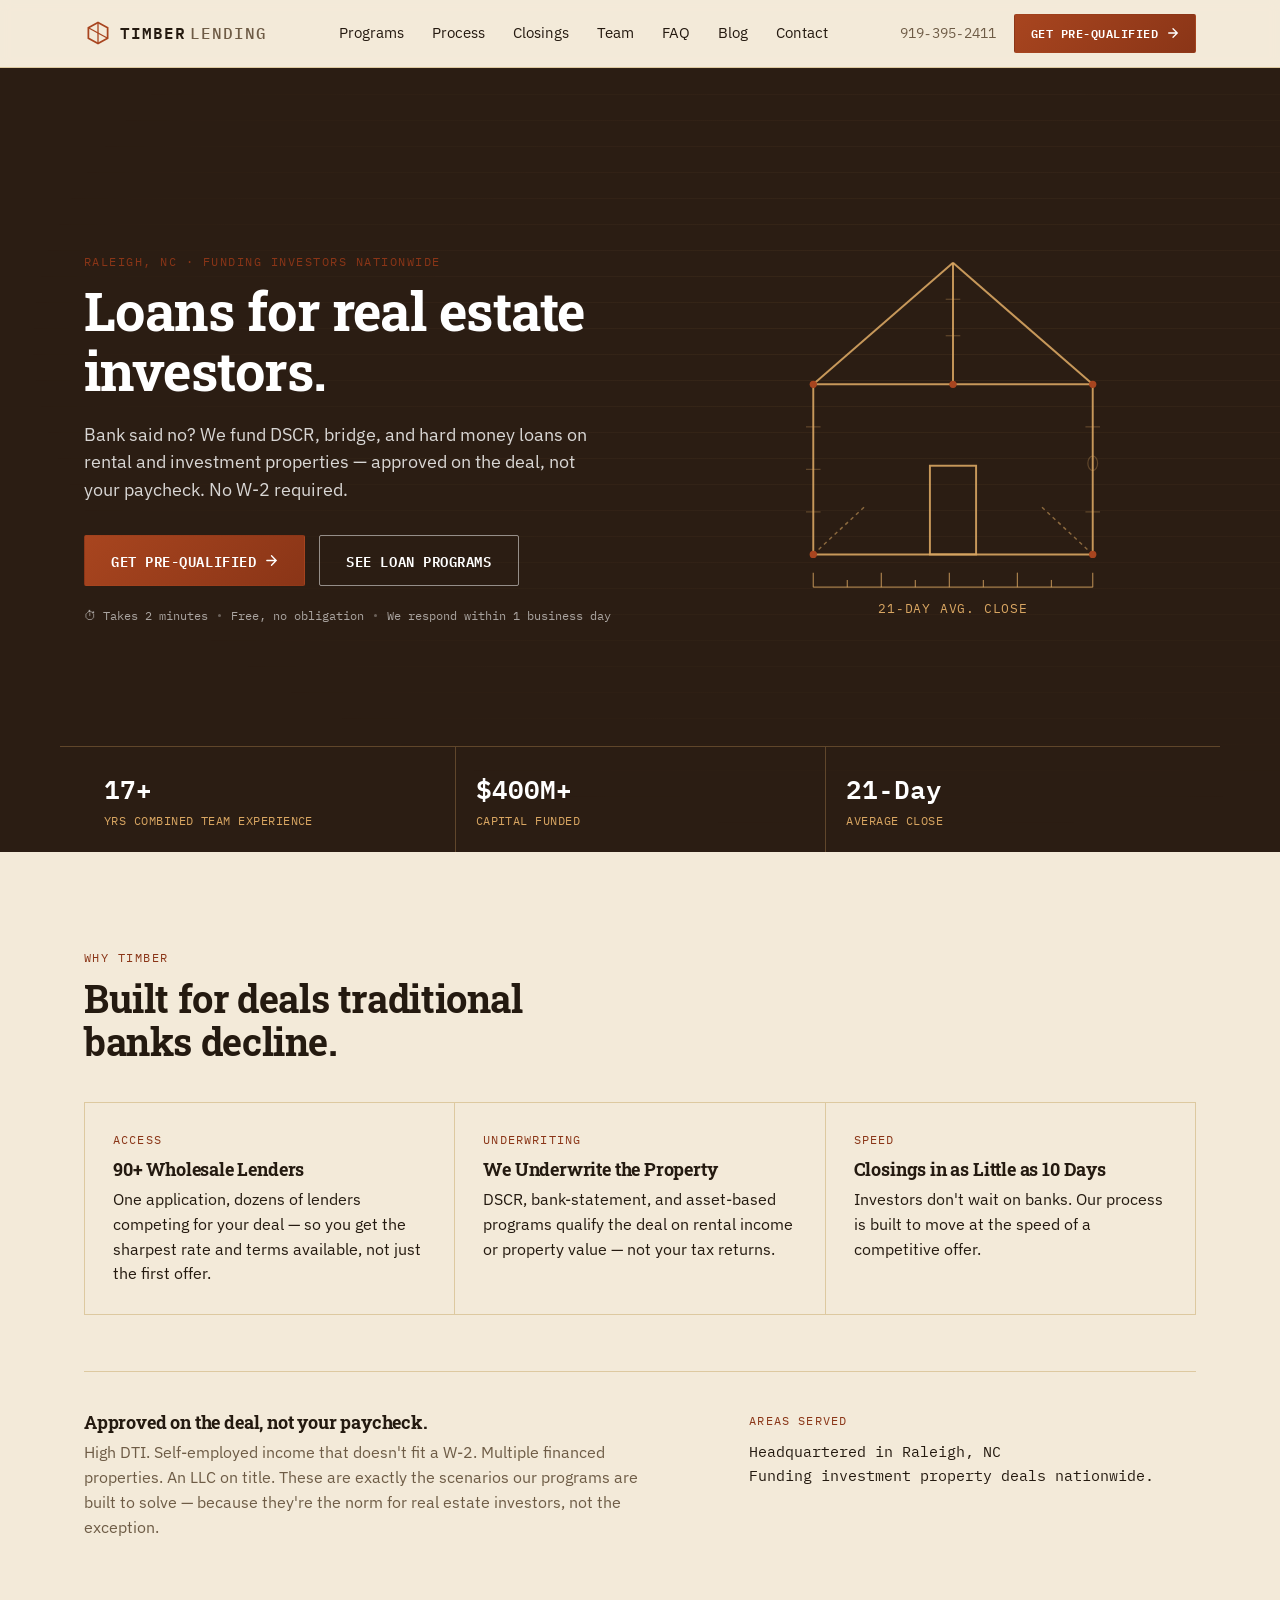
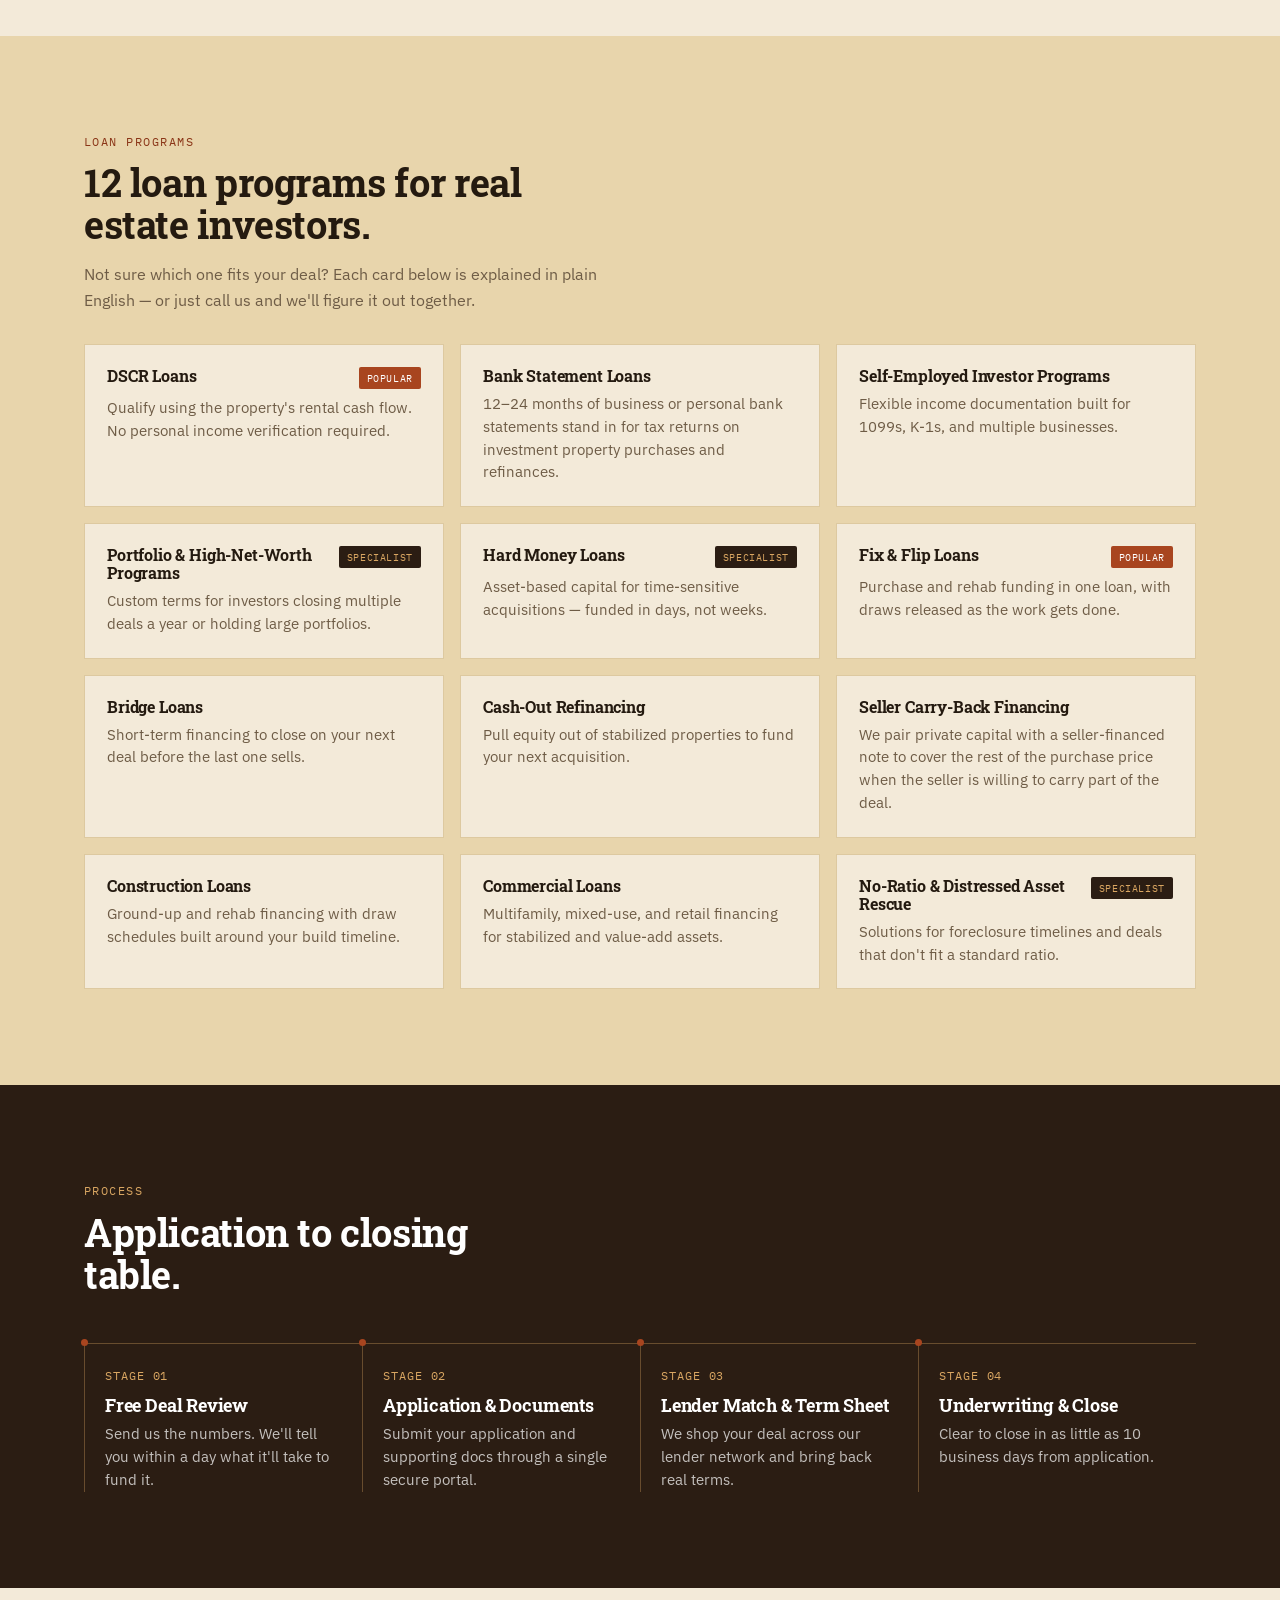
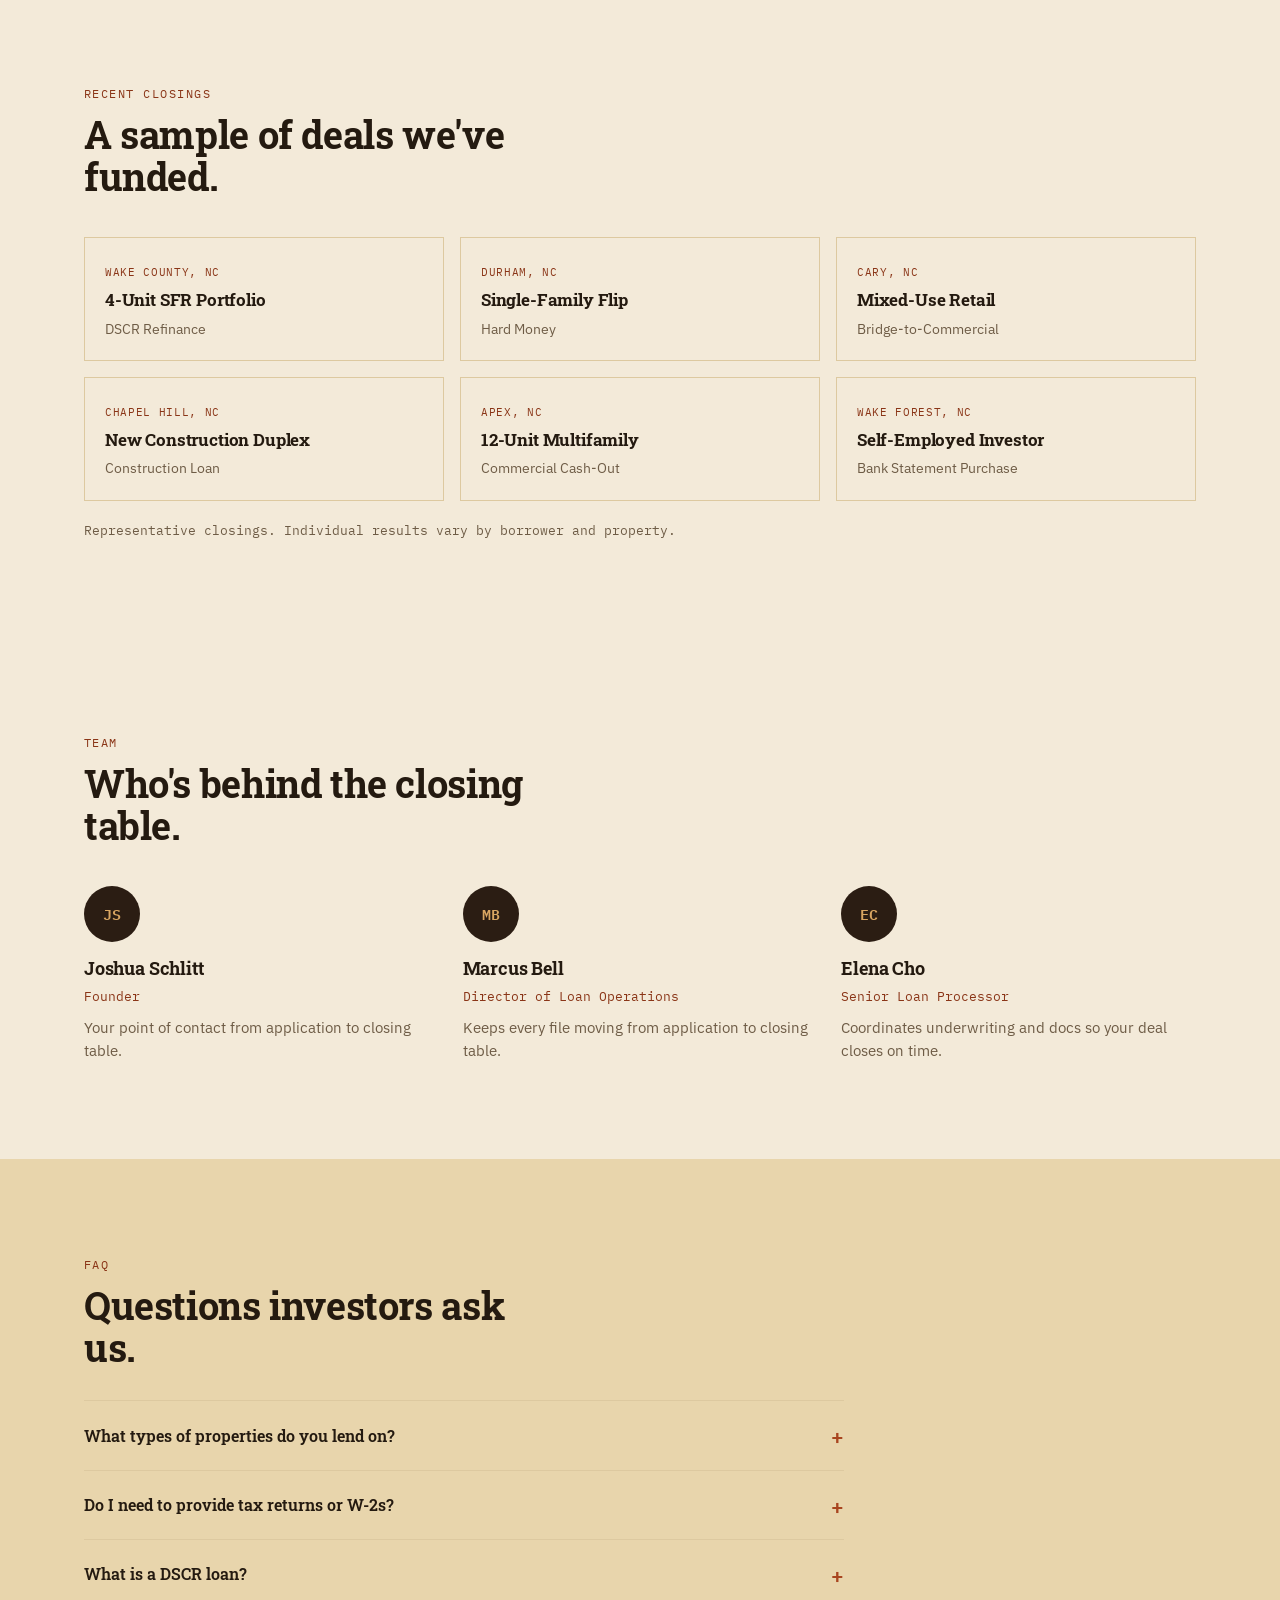
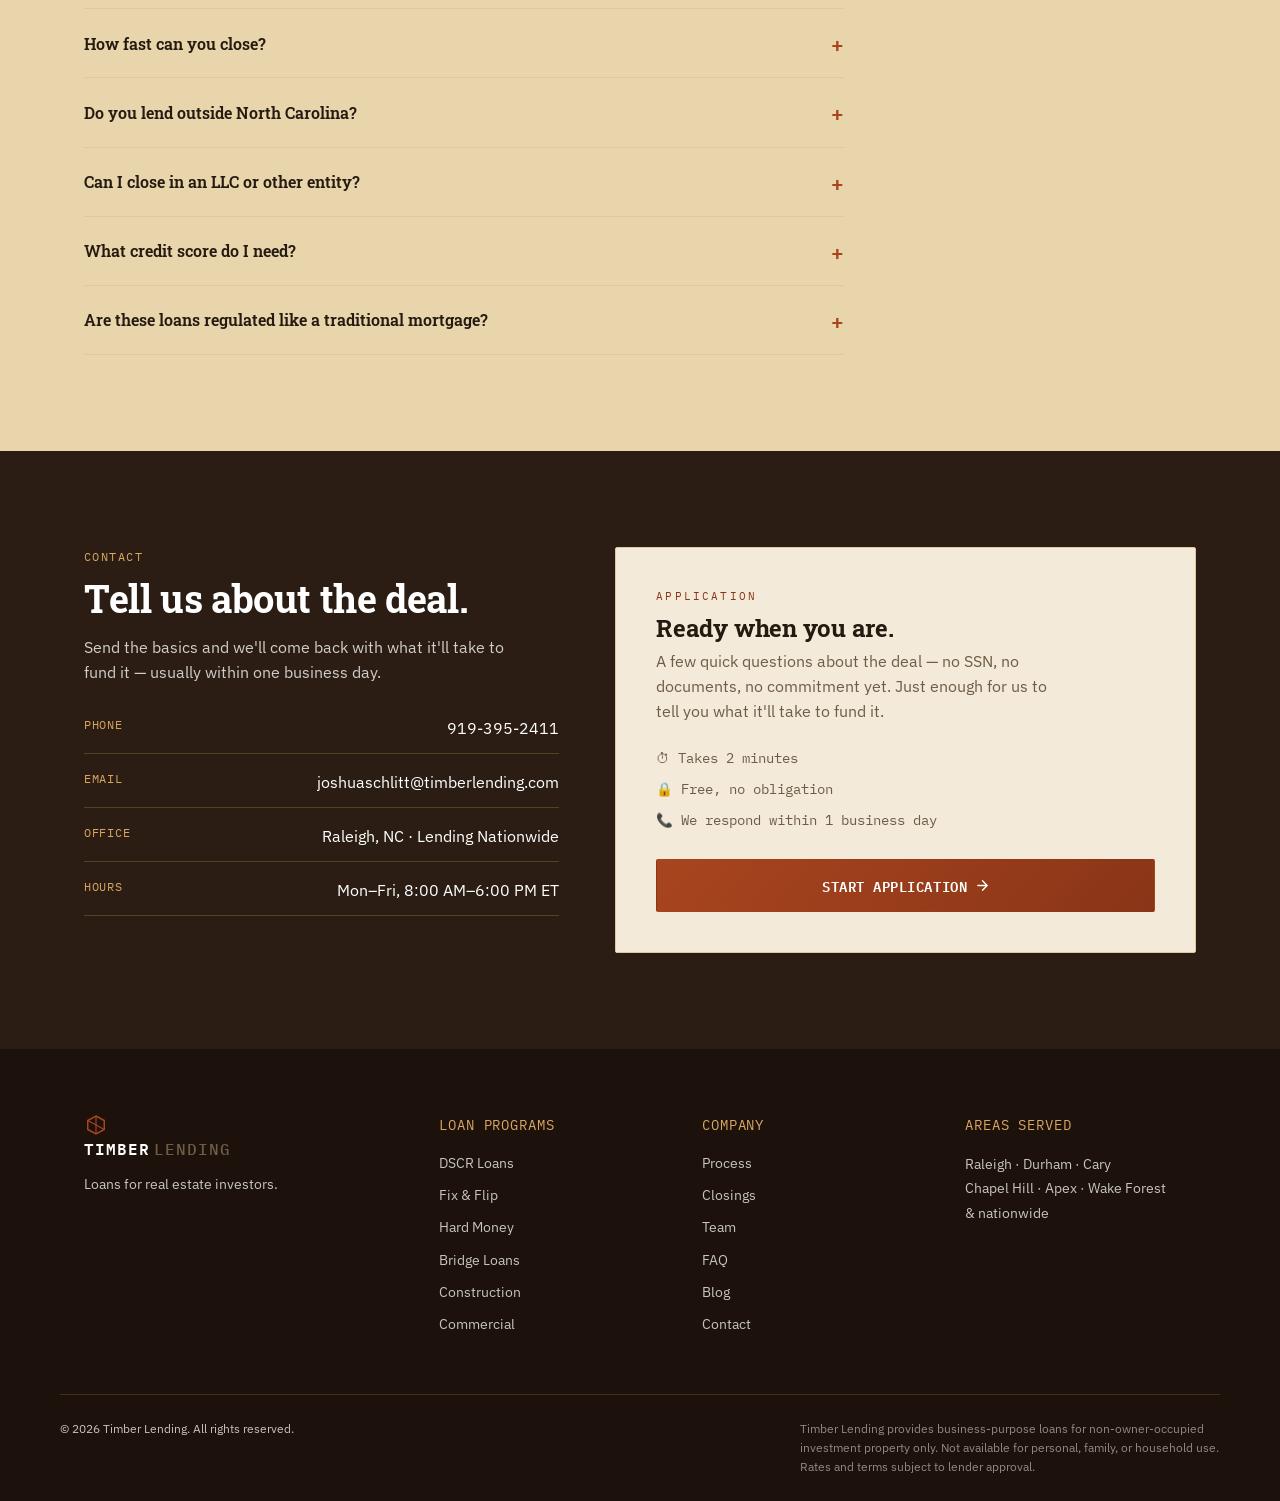
==== commit aba8df77: "Add a blog section with 3 investor-focused guides for SEO - New /blog/ listing page plus articles on" ====
--- a/index.html
+++ b/index.html
@@ -150,6 +150,7 @@
       <a href="#closings">Closings</a>
       <a href="#team">Team</a>
       <a href="#faq">FAQ</a>
+      <a href="blog/">Blog</a>
       <a href="#contact">Contact</a>
     </nav>
 
@@ -513,7 +514,6 @@
 <!-- APPLICATION MODAL -->
 <div class="modal-overlay" id="applyModalOverlay" role="dialog" aria-modal="true" aria-labelledby="applyModalTitle">
   <div class="modal-box" id="applyModalBox">
-    <button type="button" class="modal-close" id="applyModalCloseBtn" aria-label="Close application form">&#x2715;</button>
     <h2 id="applyModalTitle" class="sr-only">Loan Pre-Qualification Application</h2>
 
     <form class="contact-form" id="contact-form" action="https://api.web3forms.com/submit" method="POST" novalidate>
@@ -522,124 +522,146 @@
       <input type="checkbox" name="botcheck" class="honeypot" tabindex="-1" autocomplete="off">
       <input type="hidden" name="form_loaded_at" id="form_loaded_at" value="">
 
-      <div class="wizard-progress" aria-hidden="true"><div class="wizard-progress-fill" id="wizardProgressFill"></div></div>
-      <p class="wizard-step-label" id="wizardStepLabel">Step 1 of 4</p>
-
-      <div class="wizard-step active" data-step="1">
-        <p class="wizard-step-title">What are you financing?</p>
-        <label for="loan_type">Loan Program</label>
-        <select id="loan_type" name="loan_type" required>
-          <option value="" disabled selected>Select the program that fits your deal</option>
-          <option>DSCR Loans</option>
-          <option>Bank Statement Loans</option>
-          <option>Self-Employed Investor Programs</option>
-          <option>Portfolio &amp; High-Net-Worth Programs</option>
-          <option>Hard Money Loans</option>
-          <option>Fix &amp; Flip Loans</option>
-          <option>Bridge Loans</option>
-          <option>Cash-Out Refinancing</option>
-          <option>Seller Carry-Back Financing</option>
-          <option>Construction Loans</option>
-          <option>Commercial Loans</option>
-          <option>No-Ratio &amp; Distressed Asset Rescue</option>
-          <option>Not sure yet</option>
-        </select>
-        <label for="purpose">Purchase or Refinance</label>
-        <select id="purpose" name="purpose" required>
-          <option value="" disabled selected>Select one</option>
-          <option>Purchase</option>
-          <option>Refinance</option>
-          <option>Cash-Out Refinance</option>
-          <option>Not sure yet</option>
-        </select>
-      </div>
-
-      <div class="wizard-step" data-step="2">
-        <p class="wizard-step-title">Tell us about the property</p>
-        <div class="form-row">
-          <div>
-            <label for="property_state">Property State</label>
-            <input type="text" id="property_state" name="property_state" placeholder="e.g. NC" required>
+      <div class="wizard-head">
+        <p class="wizard-step-label" id="wizardStepLabel">Step 1 of 4</p>
+        <div class="wizard-progress" aria-hidden="true"><div class="wizard-progress-fill" id="wizardProgressFill"></div></div>
+        <button type="button" class="modal-close" id="applyModalCloseBtn" aria-label="Close application form">&#x2715;</button>
+      </div>
+
+      <div class="wizard-body">
+        <div class="wizard-step active" data-step="1">
+          <p class="wizard-step-title"><svg viewBox="0 0 20 20" width="18" height="18" fill="none" aria-hidden="true"><path d="M5 2h7l3 3v13H5V2Z" stroke="currentColor" stroke-width="1.4" stroke-linejoin="round"/><path d="M12 2v3h3" stroke="currentColor" stroke-width="1.4" stroke-linejoin="round"/><path d="M7.5 10h5M7.5 13h5" stroke="currentColor" stroke-width="1.2" stroke-linecap="round"/></svg>What are you financing?</p>
+          <label for="loan_type">Loan Program</label>
+          <select id="loan_type" name="loan_type" required>
+            <option value="" disabled selected>Select the program that fits your deal</option>
+            <option>DSCR Loans</option>
+            <option>Bank Statement Loans</option>
+            <option>Self-Employed Investor Programs</option>
+            <option>Portfolio &amp; High-Net-Worth Programs</option>
+            <option>Hard Money Loans</option>
+            <option>Fix &amp; Flip Loans</option>
+            <option>Bridge Loans</option>
+            <option>Cash-Out Refinancing</option>
+            <option>Seller Carry-Back Financing</option>
+            <option>Construction Loans</option>
+            <option>Commercial Loans</option>
+            <option>No-Ratio &amp; Distressed Asset Rescue</option>
+            <option>Not sure yet</option>
+          </select>
+          <label for="purpose">Purchase or Refinance</label>
+          <select id="purpose" name="purpose" required>
+            <option value="" disabled selected>Select one</option>
+            <option>Purchase</option>
+            <option>Refinance</option>
+            <option>Cash-Out Refinance</option>
+            <option>Not sure yet</option>
+          </select>
+        </div>
+
+        <div class="wizard-step" data-step="2">
+          <p class="wizard-step-title"><svg viewBox="0 0 20 20" width="18" height="18" fill="none" aria-hidden="true"><path d="M3 9.5 10 3l7 6.5" stroke="currentColor" stroke-width="1.4" stroke-linecap="round" stroke-linejoin="round"/><path d="M5 8.5V17h10V8.5" stroke="currentColor" stroke-width="1.4" stroke-linejoin="round"/><path d="M8.5 17v-5h3v5" stroke="currentColor" stroke-width="1.4" stroke-linejoin="round"/></svg>Tell us about the property</p>
+          <div class="form-row">
+            <div>
+              <label for="property_state">Property State</label>
+              <input type="text" id="property_state" name="property_state" placeholder="e.g. NC" required>
+            </div>
+            <div>
+              <label for="property_type">Property Type</label>
+              <select id="property_type" name="property_type" required>
+                <option value="" disabled selected>Select one</option>
+                <option>Single-Family Rental</option>
+                <option>Small Multifamily (2&ndash;4 Units)</option>
+                <option>Multifamily (5+ Units)</option>
+                <option>Mixed-Use</option>
+                <option>Commercial</option>
+                <option>Other</option>
+              </select>
+            </div>
           </div>
-          <div>
-            <label for="property_type">Property Type</label>
-            <select id="property_type" name="property_type" required>
-              <option value="" disabled selected>Select one</option>
-              <option>Single-Family Rental</option>
-              <option>Small Multifamily (2&ndash;4 Units)</option>
-              <option>Multifamily (5+ Units)</option>
-              <option>Mixed-Use</option>
-              <option>Commercial</option>
-              <option>Other</option>
-            </select>
+          <div class="form-row">
+            <div>
+              <label for="property_value">Est. Purchase Price / Value</label>
+              <input type="text" id="property_value" name="property_value" placeholder="e.g. $450,000" required>
+            </div>
+            <div>
+              <label for="loan_amount">Est. Loan Amount</label>
+              <input type="text" id="loan_amount" name="loan_amount" placeholder="e.g. $360,000" required>
+            </div>
           </div>
         </div>
-        <div class="form-row">
-          <div>
-            <label for="property_value">Est. Purchase Price / Value</label>
-            <input type="text" id="property_value" name="property_value" placeholder="e.g. $450,000" required>
+
+        <div class="wizard-step" data-step="3">
+          <p class="wizard-step-title"><svg viewBox="0 0 20 20" width="18" height="18" fill="none" aria-hidden="true"><path d="M4 16V10M10 16V4M16 16v-7" stroke="currentColor" stroke-width="1.6" stroke-linecap="round"/></svg>A bit about your situation</p>
+          <div class="form-row">
+            <div>
+              <label for="credit_range">Est. Credit Score</label>
+              <select id="credit_range" name="credit_range" required>
+                <option value="" disabled selected>Select a range</option>
+                <option>760+</option>
+                <option>720&ndash;759</option>
+                <option>680&ndash;719</option>
+                <option>640&ndash;679</option>
+                <option>Below 640</option>
+                <option>Not sure</option>
+              </select>
+            </div>
+            <div>
+              <label for="timeline">Timeline</label>
+              <select id="timeline" name="timeline" required>
+                <option value="" disabled selected>Select one</option>
+                <option>As soon as possible</option>
+                <option>1&ndash;3 months</option>
+                <option>3&ndash;6 months</option>
+                <option>Just exploring options</option>
+              </select>
+            </div>
           </div>
-          <div>
-            <label for="loan_amount">Est. Loan Amount</label>
-            <input type="text" id="loan_amount" name="loan_amount" placeholder="e.g. $360,000" required>
+          <label for="message">Anything else we should know? (optional)</label>
+          <textarea id="message" name="message" rows="3" placeholder="Purchase price, timeline, or questions…"></textarea>
+        </div>
+
+        <div class="wizard-step" data-step="4">
+          <p class="wizard-step-title"><svg viewBox="0 0 20 20" width="18" height="18" fill="none" aria-hidden="true"><rect x="2.5" y="4.5" width="15" height="11" rx="1" stroke="currentColor" stroke-width="1.4"/><path d="M3 5.5 10 11l7-5.5" stroke="currentColor" stroke-width="1.4" stroke-linecap="round" stroke-linejoin="round"/></svg>Almost done — how do we reach you?</p>
+          <label for="name">Full Name</label>
+          <input type="text" id="name" name="name" autocomplete="name" required>
+          <div class="form-row">
+            <div>
+              <label for="email">Email</label>
+              <input type="email" id="email" name="email" autocomplete="email" required>
+            </div>
+            <div>
+              <label for="phone">Phone</label>
+              <input type="tel" id="phone" name="phone" autocomplete="tel" required>
+            </div>
           </div>
         </div>
       </div>
 
-      <div class="wizard-step" data-step="3">
-        <p class="wizard-step-title">A bit about your situation</p>
-        <div class="form-row">
-          <div>
-            <label for="credit_range">Est. Credit Score</label>
-            <select id="credit_range" name="credit_range" required>
-              <option value="" disabled selected>Select a range</option>
-              <option>760+</option>
-              <option>720&ndash;759</option>
-              <option>680&ndash;719</option>
-              <option>640&ndash;679</option>
-              <option>Below 640</option>
-              <option>Not sure</option>
-            </select>
-          </div>
-          <div>
-            <label for="timeline">Timeline</label>
-            <select id="timeline" name="timeline" required>
-              <option value="" disabled selected>Select one</option>
-              <option>As soon as possible</option>
-              <option>1&ndash;3 months</option>
-              <option>3&ndash;6 months</option>
-              <option>Just exploring options</option>
-            </select>
-          </div>
-        </div>
-        <label for="message">Anything else we should know? (optional)</label>
-        <textarea id="message" name="message" rows="3" placeholder="Purchase price, timeline, or questions…"></textarea>
-      </div>
-
-      <div class="wizard-step" data-step="4">
-        <p class="wizard-step-title">Almost done — how do we reach you?</p>
-        <label for="name">Full Name</label>
-        <input type="text" id="name" name="name" autocomplete="name" required>
-        <div class="form-row">
-          <div>
-            <label for="email">Email</label>
-            <input type="email" id="email" name="email" autocomplete="email" required>
-          </div>
-          <div>
-            <label for="phone">Phone</label>
-            <input type="tel" id="phone" name="phone" autocomplete="tel" required>
-          </div>
-        </div>
-      </div>
-
-      <div class="wizard-actions">
-        <button type="button" class="btn btn-secondary" id="wizardBackBtn" style="display:none;">Back</button>
-        <button type="button" class="btn btn-primary btn-apply" id="wizardNextBtn">Continue<svg viewBox="0 0 14 14" fill="none" width="13" height="13" class="btn-arrow" aria-hidden="true"><path d="M2 7h10M7 2l5 5-5 5" stroke="currentColor" stroke-width="1.5" stroke-linecap="round"/></svg></button>
-        <button type="submit" class="btn btn-primary btn-apply" id="wizardSubmitBtn" style="display:none;">Submit Application</button>
-      </div>
-      <p class="form-trust">🔒 Your info goes only to our team — never sold, never shared. No obligation to proceed.</p>
-      <p class="form-status" id="form-status" role="status" aria-live="polite"></p>
+      <div class="wizard-foot">
+        <div class="wizard-actions">
+          <button type="button" class="btn btn-secondary" id="wizardBackBtn" style="display:none;">Back</button>
+          <button type="button" class="btn btn-primary btn-apply" id="wizardNextBtn">Continue<svg viewBox="0 0 14 14" fill="none" width="13" height="13" class="btn-arrow" aria-hidden="true"><path d="M2 7h10M7 2l5 5-5 5" stroke="currentColor" stroke-width="1.5" stroke-linecap="round"/></svg></button>
+          <button type="submit" class="btn btn-primary btn-apply" id="wizardSubmitBtn" style="display:none;">Submit Application</button>
+        </div>
+        <p class="form-trust">🔒 Your info goes only to our team — never sold, never shared. No obligation to proceed.</p>
+        <p class="form-status" id="form-status" role="status" aria-live="polite"></p>
+      </div>
     </form>
+
+    <div class="wizard-success" id="wizardSuccess" hidden>
+      <div class="success-icon" aria-hidden="true">
+        <svg viewBox="0 0 24 24" width="26" height="26" fill="none"><path d="M5 13l4 4L19 7" stroke="currentColor" stroke-width="2" stroke-linecap="round" stroke-linejoin="round"/></svg>
+      </div>
+      <p class="success-eyebrow">Application Received</p>
+      <h3>Thanks — you're on the list.</h3>
+      <p class="success-copy">We'll review the numbers and reach out at the email or phone you gave us — usually within one business day. Have a question now? Reach us directly:</p>
+      <div class="success-actions">
+        <a href="tel:9193952411" class="btn btn-primary"><svg viewBox="0 0 20 20" width="15" height="15" fill="none" aria-hidden="true"><path d="M4 3h3l1.5 4L6.5 8.5a10 10 0 0 0 5 5L13 11.5l4 1.5v3a1.5 1.5 0 0 1-1.6 1.5A14 14 0 0 1 3 4.6 1.5 1.5 0 0 1 4 3Z" stroke="currentColor" stroke-width="1.4" stroke-linejoin="round"/></svg>Call</a>
+        <a href="sms:9193952411" class="btn btn-secondary"><svg viewBox="0 0 20 20" width="15" height="15" fill="none" aria-hidden="true"><path d="M3 4.5h14a1 1 0 0 1 1 1V13a1 1 0 0 1-1 1H8l-4 3v-3H3a1 1 0 0 1-1-1V5.5a1 1 0 0 1 1-1Z" stroke="currentColor" stroke-width="1.4" stroke-linejoin="round"/></svg>Text</a>
+        <a href="mailto:joshuaschlitt@timberlending.com" class="btn btn-secondary"><svg viewBox="0 0 20 20" width="15" height="15" fill="none" aria-hidden="true"><rect x="2.5" y="4.5" width="15" height="11" rx="1" stroke="currentColor" stroke-width="1.4"/><path d="M3 5.5 10 11l7-5.5" stroke="currentColor" stroke-width="1.4" stroke-linecap="round" stroke-linejoin="round"/></svg>Email</a>
+      </div>
+      <button type="button" class="success-done" id="wizardDoneBtn">Done, close this window</button>
+    </div>
   </div>
 </div>
 
@@ -675,6 +697,7 @@
       <a href="#closings">Closings</a>
       <a href="#team">Team</a>
       <a href="#faq">FAQ</a>
+      <a href="blog/">Blog</a>
       <a href="#contact">Contact</a>
     </div>
 
--- a/css/styles.css
+++ b/css/styles.css
@@ -538,20 +538,21 @@
 .contact-form {
   background: var(--pine);
   color: var(--ink);
-  padding: 32px;
   border-radius: 2px;
   display: flex;
   flex-direction: column;
-  gap: 14px;
-}
+  flex: 1 1 auto;
+  min-height: 0;
+}
+.contact-form[hidden] { display: none; }
 .contact-form label { font-family: var(--font-mono); font-size: 0.75rem; text-transform: uppercase; letter-spacing: 0.05em; color: var(--bark); }
 .contact-form input, .contact-form select, .contact-form textarea {
   width: 100%;
-  padding: 11px 12px;
+  padding: 13px 14px;
   border: 1px solid var(--seam);
   background: #fff;
   border-radius: 2px;
-  font-size: 0.95rem;
+  font-size: 1rem;
 }
 .contact-form input:focus, .contact-form select:focus, .contact-form textarea:focus {
   border-color: var(--heartwood);
@@ -564,13 +565,35 @@
 .form-status { font-family: var(--font-mono); font-size: 0.85rem; min-height: 1.2em; }
 
 /* Application wizard */
-.wizard-progress { height: 4px; background: var(--seam); border-radius: 2px; overflow: hidden; }
+.wizard-head {
+  display: grid;
+  grid-template-columns: 1fr auto;
+  align-items: center;
+  column-gap: 12px;
+  row-gap: 10px;
+  padding: 18px 20px 16px;
+  border-bottom: 1px solid var(--seam);
+  flex-shrink: 0;
+}
+.wizard-progress { grid-column: 1 / -1; height: 4px; background: var(--seam); border-radius: 2px; overflow: hidden; }
 .wizard-progress-fill { height: 100%; width: 25%; background: var(--heartwood); transition: width 0.3s ease; }
-.wizard-step-label { font-family: var(--font-mono); font-size: 0.72rem; letter-spacing: 0.08em; text-transform: uppercase; color: var(--bark); margin: 2px 0 0; }
+.wizard-step-label { font-family: var(--font-mono); font-size: 0.72rem; letter-spacing: 0.08em; text-transform: uppercase; color: var(--bark); margin: 0; }
+.wizard-body { flex: 1 1 auto; min-height: 0; overflow-y: auto; padding: 22px 20px; -webkit-overflow-scrolling: touch; }
 .wizard-step { display: none; flex-direction: column; gap: 14px; animation: wizardFade 0.25s ease; }
 .wizard-step.active { display: flex; }
 @keyframes wizardFade { from { opacity: 0; transform: translateY(6px); } to { opacity: 1; transform: translateY(0); } }
-.wizard-step-title { font-family: var(--font-display); font-weight: 700; font-size: 1.15rem; margin: 4px 0 2px; }
+.wizard-step-title {
+  display: flex;
+  align-items: center;
+  gap: 8px;
+  font-family: var(--font-display);
+  font-weight: 700;
+  font-size: 1.15rem;
+  margin: 0 0 2px;
+  color: var(--heartwood-dark);
+}
+.wizard-step-title svg { flex-shrink: 0; color: var(--heartwood); }
+.wizard-foot { flex-shrink: 0; padding: 16px 20px 20px; border-top: 1px solid var(--seam); display: flex; flex-direction: column; gap: 12px; }
 .wizard-actions { display: flex; gap: 12px; }
 .wizard-actions .btn { flex: 1; }
 .form-status.success { color: #2f6b3a; }
@@ -596,20 +619,21 @@
   position: relative;
   width: 100%;
   max-width: 560px;
+  height: 620px;
   max-height: 90vh;
-  overflow-y: auto;
+  display: flex;
+  flex-direction: column;
+  overflow: hidden;
   transform: translateY(16px);
   opacity: 0;
   transition: transform 0.25s ease, opacity 0.25s ease;
   border-radius: 2px;
+  box-shadow: 0 24px 64px rgba(0,0,0,0.4);
 }
 .modal-overlay.open .modal-box { transform: translateY(0); opacity: 1; }
-.modal-overlay .contact-form { border-radius: 2px; margin: 0; }
 .modal-close {
-  position: absolute;
-  top: 14px;
-  right: 14px;
-  z-index: 1;
+  grid-column: 2;
+  grid-row: 1;
   width: 32px;
   height: 32px;
   display: flex;
@@ -622,12 +646,60 @@
   font-size: 1rem;
   line-height: 1;
   cursor: pointer;
+  flex-shrink: 0;
 }
 .modal-close:hover { background: var(--seam); }
+
+.wizard-success {
+  display: flex;
+  flex: 1 1 auto;
+  min-height: 0;
+  flex-direction: column;
+  align-items: center;
+  justify-content: center;
+  text-align: center;
+  padding: 56px 40px;
+  overflow-y: auto;
+  background: var(--pine);
+}
+.wizard-success[hidden] { display: none; }
+.success-icon {
+  width: 56px;
+  height: 56px;
+  border-radius: 50%;
+  background: var(--pine-alt);
+  color: var(--heartwood);
+  display: flex;
+  align-items: center;
+  justify-content: center;
+  margin-bottom: 20px;
+}
+.success-eyebrow { font-family: var(--font-mono); font-size: 0.68rem; letter-spacing: 0.2em; text-transform: uppercase; color: var(--heartwood-dark); margin: 0 0 10px; }
+.wizard-success h3 { font-size: 1.4rem; margin-bottom: 12px; }
+.success-copy { color: var(--bark); max-width: 38ch; margin: 0 0 24px; }
+.success-copy a { color: var(--heartwood-dark); }
+.success-actions { display: flex; gap: 10px; width: 100%; max-width: 360px; margin-bottom: 18px; flex-wrap: wrap; }
+.success-actions .btn { flex: 1 1 90px; padding-left: 14px; padding-right: 14px; }
+.success-done {
+  background: none;
+  border: none;
+  cursor: pointer;
+  font-family: var(--font-mono);
+  font-size: 0.78rem;
+  letter-spacing: 0.04em;
+  text-decoration: underline;
+  text-underline-offset: 3px;
+  color: var(--bark);
+  padding: 4px;
+}
+.success-done:hover { color: var(--ink); }
+
 @media (max-width: 480px) {
   .modal-overlay { padding: 0; }
-  .modal-box { max-width: 100%; max-height: 100vh; height: 100%; border-radius: 0; }
-  .modal-overlay .contact-form { border-radius: 0; min-height: 100%; }
+  .modal-box { max-width: 100%; max-height: 100vh; max-height: 100dvh; height: 100%; height: 100dvh; border-radius: 0; }
+  .wizard-head { padding: 16px 16px 14px; }
+  .wizard-body { padding: 20px 16px; }
+  .wizard-foot { padding: 14px 16px 18px; }
 }
 
 /* ---------- Footer ---------- */
@@ -660,3 +732,72 @@
 /* ---------- Scroll reveal ---------- */
 .reveal { opacity: 0; transform: translateY(16px); transition: opacity 0.5s ease, transform 0.5s ease; }
 .reveal.is-visible { opacity: 1; transform: translateY(0); }
+
+/* ---------- Blog: listing ---------- */
+.blog-hero { background: var(--walnut); color: #fff; padding: 64px 0 56px; }
+.blog-hero h1 { font-size: clamp(2.1rem, 4vw, 3rem); color: #fff; margin: 0 0 16px; }
+.blog-hero p { color: rgba(255,255,255,0.72); max-width: 56ch; font-size: 1.02rem; }
+.blog-grid { display: grid; grid-template-columns: repeat(3, 1fr); gap: 24px; margin-top: 8px; }
+@media (max-width: 900px) { .blog-grid { grid-template-columns: repeat(2, 1fr); } }
+@media (max-width: 640px) { .blog-grid { grid-template-columns: 1fr; } }
+.post-card {
+  display: flex;
+  flex-direction: column;
+  background: var(--pine);
+  border: 1px solid var(--seam);
+  padding: 28px;
+  text-decoration: none;
+  color: inherit;
+  transition: border-color 0.15s ease, transform 0.15s ease;
+}
+.post-card:hover { border-color: var(--heartwood); transform: translateY(-2px); }
+.post-card .eyebrow { margin-bottom: 14px; }
+.post-card h2 { font-size: 1.25rem; margin-bottom: 10px; }
+.post-card p { color: var(--bark); font-size: 0.92rem; margin-bottom: 20px; flex: 1; }
+.post-card-meta { font-family: var(--font-mono); font-size: 0.72rem; letter-spacing: 0.06em; text-transform: uppercase; color: var(--heartwood-dark); display: flex; align-items: center; gap: 8px; margin-top: auto; }
+
+/* ---------- Blog: article ---------- */
+.article-page { padding-top: 64px; }
+.article-container { max-width: 720px; }
+.back-link { display: inline-flex; align-items: center; gap: 6px; font-family: var(--font-mono); font-size: 0.78rem; text-transform: uppercase; letter-spacing: 0.06em; color: var(--bark); text-decoration: none; margin-bottom: 28px; }
+.back-link:hover { color: var(--heartwood-dark); }
+.article-container h1 { font-size: clamp(2rem, 4vw, 2.7rem); margin: 14px 0 18px; line-height: 1.05; }
+.article-meta { font-family: var(--font-mono); font-size: 0.78rem; color: var(--bark); letter-spacing: 0.02em; margin-bottom: 40px; padding-bottom: 24px; border-bottom: 1px solid var(--seam); }
+.article-body { font-size: 1.02rem; line-height: 1.8; color: var(--ink); }
+.article-body h2 { font-size: 1.45rem; margin: 44px 0 16px; color: var(--heartwood-dark); }
+.article-body h3 { font-size: 1.1rem; margin: 32px 0 12px; }
+.article-body p { margin-bottom: 20px; max-width: 68ch; }
+.article-body ul, .article-body ol { margin: 0 0 20px; padding-left: 22px; max-width: 68ch; }
+.article-body li { margin-bottom: 10px; }
+.article-body strong { color: var(--heartwood-dark); }
+.article-body blockquote {
+  margin: 28px 0;
+  padding: 4px 0 4px 20px;
+  border-left: 3px solid var(--heartwood);
+  color: var(--bark);
+  font-style: italic;
+  max-width: 64ch;
+}
+.article-example {
+  background: var(--pine-alt);
+  border: 1px solid var(--seam);
+  padding: 20px 24px;
+  margin: 28px 0;
+  font-size: 0.95rem;
+}
+.article-example p { margin-bottom: 8px; max-width: none; }
+.article-example p:last-child { margin-bottom: 0; }
+.article-cta {
+  margin-top: 56px;
+  background: var(--walnut);
+  color: #fff;
+  padding: 40px;
+  text-align: center;
+}
+.article-cta p.eyebrow { color: var(--grain-line); }
+.article-cta h3 { color: #fff; font-size: 1.5rem; margin-bottom: 12px; }
+.article-cta p { color: rgba(255,255,255,0.7); max-width: 48ch; margin: 0 auto 24px; }
+@media (max-width: 640px) {
+  .article-page { padding-top: 40px; }
+  .article-cta { padding: 32px 24px; }
+}
